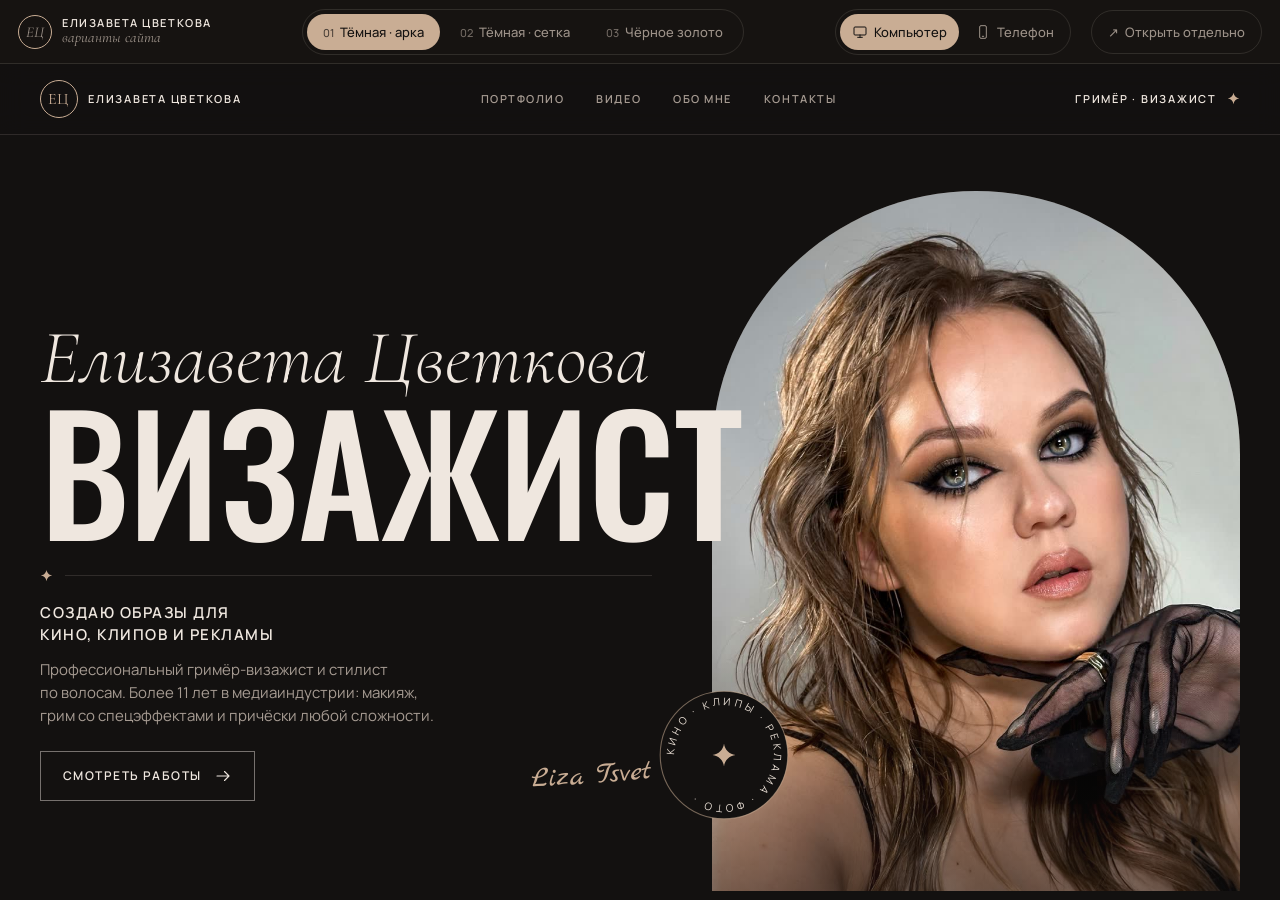
==== index.html @ ff344abc "Portfolio site for Elizaveta Tsvetkova: three design variants with switcher - index.html: switcher b" ====
<!doctype html>
<html lang="ru">
<head>
  <meta charset="utf-8">
  <meta name="viewport" content="width=device-width, initial-scale=1, viewport-fit=cover">
  <title>Елизавета Цветкова — варианты сайта</title>
  <meta name="robots" content="noindex">
  <meta name="theme-color" content="#0e0c0b">
  <link rel="icon" href="data:image/svg+xml,%3Csvg xmlns='http://www.w3.org/2000/svg' viewBox='0 0 64 64'%3E%3Crect width='64' height='64' rx='32' fill='%23131110'/%3E%3Ccircle cx='32' cy='32' r='27' fill='none' stroke='%23c9ad94' stroke-width='2'/%3E%3Ctext x='32' y='42' font-family='Georgia,serif' font-size='28' fill='%23c9ad94' text-anchor='middle'%3EЕЦ%3C/text%3E%3C/svg%3E">
  <link rel="preconnect" href="https://fonts.googleapis.com">
  <link rel="preconnect" href="https://fonts.gstatic.com" crossorigin>
  <link href="https://fonts.googleapis.com/css2?family=Cormorant+Garamond:ital,wght@0,400;1,400&family=Manrope:wght@400;500;600&display=swap" rel="stylesheet">
  <style>
    :root {
      --bg: #0e0c0b;
      --bar: #161311;
      --line: rgba(236, 224, 212, .12);
      --text: #efe7df;
      --muted: #9d9289;
      --accent: #c9ad94;
      --bar-h: 64px;
    }
    *, *::before, *::after { box-sizing: border-box; margin: 0; padding: 0; }
    html, body { height: 100%; }
    body {
      background: var(--bg); color: var(--text);
      font-family: "Manrope", "Helvetica Neue", Arial, sans-serif; font-size: 14px;
      display: flex; flex-direction: column; overflow: hidden;
      -webkit-font-smoothing: antialiased;
    }
    button, a { font: inherit; color: inherit; text-decoration: none; background: none; border: 0; cursor: pointer; }
    :focus-visible { outline: 1.5px solid var(--accent); outline-offset: 2px; }

    /* ---- control bar ---- */
    .bar {
      flex: none; height: var(--bar-h);
      display: flex; align-items: center; gap: 20px;
      padding: 0 18px;
      background: var(--bar); border-bottom: 1px solid var(--line);
    }
    .brand { display: flex; align-items: center; gap: 10px; flex: none; }
    .mono {
      width: 34px; height: 34px; border-radius: 50%; border: 1px solid var(--accent);
      display: grid; place-items: center;
      font-family: "Cormorant Garamond", Georgia, serif; font-size: 15px; color: var(--accent);
    }
    .brand p { line-height: 1.15; }
    .brand b { display: block; font-size: 11px; font-weight: 600; letter-spacing: .14em; text-transform: uppercase; }
    .brand span { font-family: "Cormorant Garamond", Georgia, serif; font-style: italic; font-size: 15px; color: var(--muted); }

    .seg {
      display: flex; gap: 4px; padding: 4px;
      border: 1px solid var(--line); border-radius: 999px;
    }
    .seg button {
      height: 36px; padding: 0 16px; border-radius: 999px;
      font-size: 13px; font-weight: 500; color: var(--muted); white-space: nowrap;
    }
    .seg button:hover { color: var(--text); }
    .seg button[aria-pressed="true"] { background: var(--accent); color: #131110; }
    .seg button i { font-style: normal; font-size: 11px; opacity: .7; margin-right: 6px; }

    .versions { margin: 0 auto; overflow-x: auto; scrollbar-width: none; }
    .versions::-webkit-scrollbar { display: none; }
    .devices button { padding: 0 12px; display: inline-flex; align-items: center; gap: 6px; }
    .devices svg { width: 16px; height: 16px; }
    .open {
      flex: none; display: inline-flex; align-items: center; gap: 6px;
      height: 44px; padding: 0 16px; border: 1px solid var(--line); border-radius: 999px;
      font-size: 13px; font-weight: 500; color: var(--muted);
    }
    .open:hover { color: var(--text); border-color: rgba(236, 224, 212, .35); }

    /* ---- stage ---- */
    .stage {
      flex: 1; min-height: 0;
      display: flex; justify-content: center; align-items: stretch;
      background: var(--bg);
    }
    .frame { width: 100%; height: 100%; border: 0; background: #fff; display: block; }
    .stage.is-phone { align-items: center; padding: 18px 0; overflow: auto; }
    .stage.is-phone .device {
      width: 390px; height: min(844px, 100%); flex: none;
      border: 10px solid #2a2522; border-radius: 44px; overflow: hidden;
      box-shadow: 0 30px 80px rgba(0, 0, 0, .55);
    }
    .device { width: 100%; height: 100%; }
    .note {
      position: fixed; left: 18px; bottom: 16px;
      font-family: "Cormorant Garamond", Georgia, serif; font-style: italic; font-size: 17px; color: var(--muted);
      pointer-events: none;
    }
    .stage:not(.is-phone) ~ .note { display: none; }

    /* ---- narrow screens: phone users always see the real phone layout ---- */
    @media (max-width: 1100px) {
      .brand p, .open span { display: none; }
    }
    @media (max-width: 860px) {
      :root { --bar-h: auto; }
      .bar { flex-wrap: wrap; gap: 10px; padding: 10px 12px; }
      .brand { order: 1; }
      .open { order: 2; margin-left: auto; height: 38px; padding: 0 12px; }
      .versions { order: 3; flex: 1 1 100%; margin: 0; }
      .devices, .note { display: none !important; }
      .seg button { height: 34px; padding: 0 13px; font-size: 12.5px; }
    }
  </style>
</head>
<body>

  <header class="bar">
    <div class="brand">
      <span class="mono">ЕЦ</span>
      <p><b>Елизавета Цветкова</b><span>варианты сайта</span></p>
    </div>

    <nav class="seg versions" aria-label="Вариант дизайна">
      <button type="button" data-v="c" title="Тёмная, арка с портретом, вкладки по направлениям"><i>01</i>Тёмная · арка</button>
      <button type="button" data-v="a-dark" title="Тёмная, сетка карточек с мазками краски"><i>02</i>Тёмная · сетка</button>
      <button type="button" data-v="b" title="Чёрный и золото, крупная типографика"><i>03</i>Чёрное золото</button>
    </nav>

    <div class="seg devices" role="group" aria-label="Устройство">
      <button type="button" data-d="desktop" aria-label="Компьютер"><svg viewBox="0 0 24 24" aria-hidden="true"><rect x="3" y="4.5" width="18" height="12" rx="1.5" fill="none" stroke="currentColor" stroke-width="1.5"/><path d="M8.5 20h7M12 16.5V20" stroke="currentColor" stroke-width="1.5" stroke-linecap="round"/></svg>Компьютер</button>
      <button type="button" data-d="phone" aria-label="Телефон"><svg viewBox="0 0 24 24" aria-hidden="true"><rect x="7" y="2.5" width="10" height="19" rx="2" fill="none" stroke="currentColor" stroke-width="1.5"/><path d="M11 18.5h2" stroke="currentColor" stroke-width="1.5" stroke-linecap="round"/></svg>Телефон</button>
    </div>

    <a class="open" href="version-c/" target="_blank" rel="noopener">↗ <span>Открыть отдельно</span></a>
  </header>

  <main class="stage">
    <div class="device">
      <iframe class="frame" title="Вариант сайта"></iframe>
    </div>
  </main>
  <p class="note">Пролистайте сайт внутри телефона</p>

  <script>
    // Versions live in their own folders; this page only switches between them.
    // State is kept in the URL (#c, #b/phone …) so a link opens the same view.
    const VERSIONS = ['c', 'a-dark', 'b'];
    const frame = document.querySelector('.frame');
    const stage = document.querySelector('.stage');
    const open = document.querySelector('.open');
    const vBtns = [...document.querySelectorAll('[data-v]')];
    const dBtns = [...document.querySelectorAll('[data-d]')];
    const narrow = matchMedia('(max-width: 860px)');

    let state = { v: 'c', d: 'desktop' };

    function readHash() {
      const [v, d] = location.hash.slice(1).split('/');
      return {
        v: VERSIONS.includes(v) ? v : 'c',
        d: d === 'phone' ? 'phone' : 'desktop',
      };
    }

    function apply(next, { push = true } = {}) {
      const changedVersion = next.v !== state.v || !frame.dataset.loaded;
      state = next;
      const src = `version-${state.v}/`;
      if (changedVersion) { frame.src = src; frame.dataset.loaded = '1'; }
      open.href = src;
      vBtns.forEach((b) => b.setAttribute('aria-pressed', b.dataset.v === state.v));
      dBtns.forEach((b) => b.setAttribute('aria-pressed', b.dataset.d === state.d));
      stage.classList.toggle('is-phone', state.d === 'phone' && !narrow.matches);
      const hash = `#${state.v}${state.d === 'phone' ? '/phone' : ''}`;
      if (push && location.hash !== hash) history.replaceState(null, '', hash);
      const label = vBtns.find((b) => b.dataset.v === state.v).textContent.replace(/^\d+/, '');
      frame.title = `Вариант сайта: ${label}`;
    }

    vBtns.forEach((b) => b.addEventListener('click', () => apply({ ...state, v: b.dataset.v })));
    dBtns.forEach((b) => b.addEventListener('click', () => apply({ ...state, d: b.dataset.d })));
    window.addEventListener('hashchange', () => apply(readHash(), { push: false }));
    narrow.addEventListener('change', () => apply(state, { push: false }));

    // keys 1–3 switch versions, P / D switch device
    window.addEventListener('keydown', (e) => {
      if (e.metaKey || e.ctrlKey || e.altKey) return;
      const i = Number(e.key) - 1;
      if (VERSIONS[i]) apply({ ...state, v: VERSIONS[i] });
      if (e.key === 'p' || e.key === 'з') apply({ ...state, d: 'phone' });
      if (e.key === 'd' || e.key === 'в') apply({ ...state, d: 'desktop' });
    });

    apply(readHash(), { push: false });
  </script>
</body>
</html>
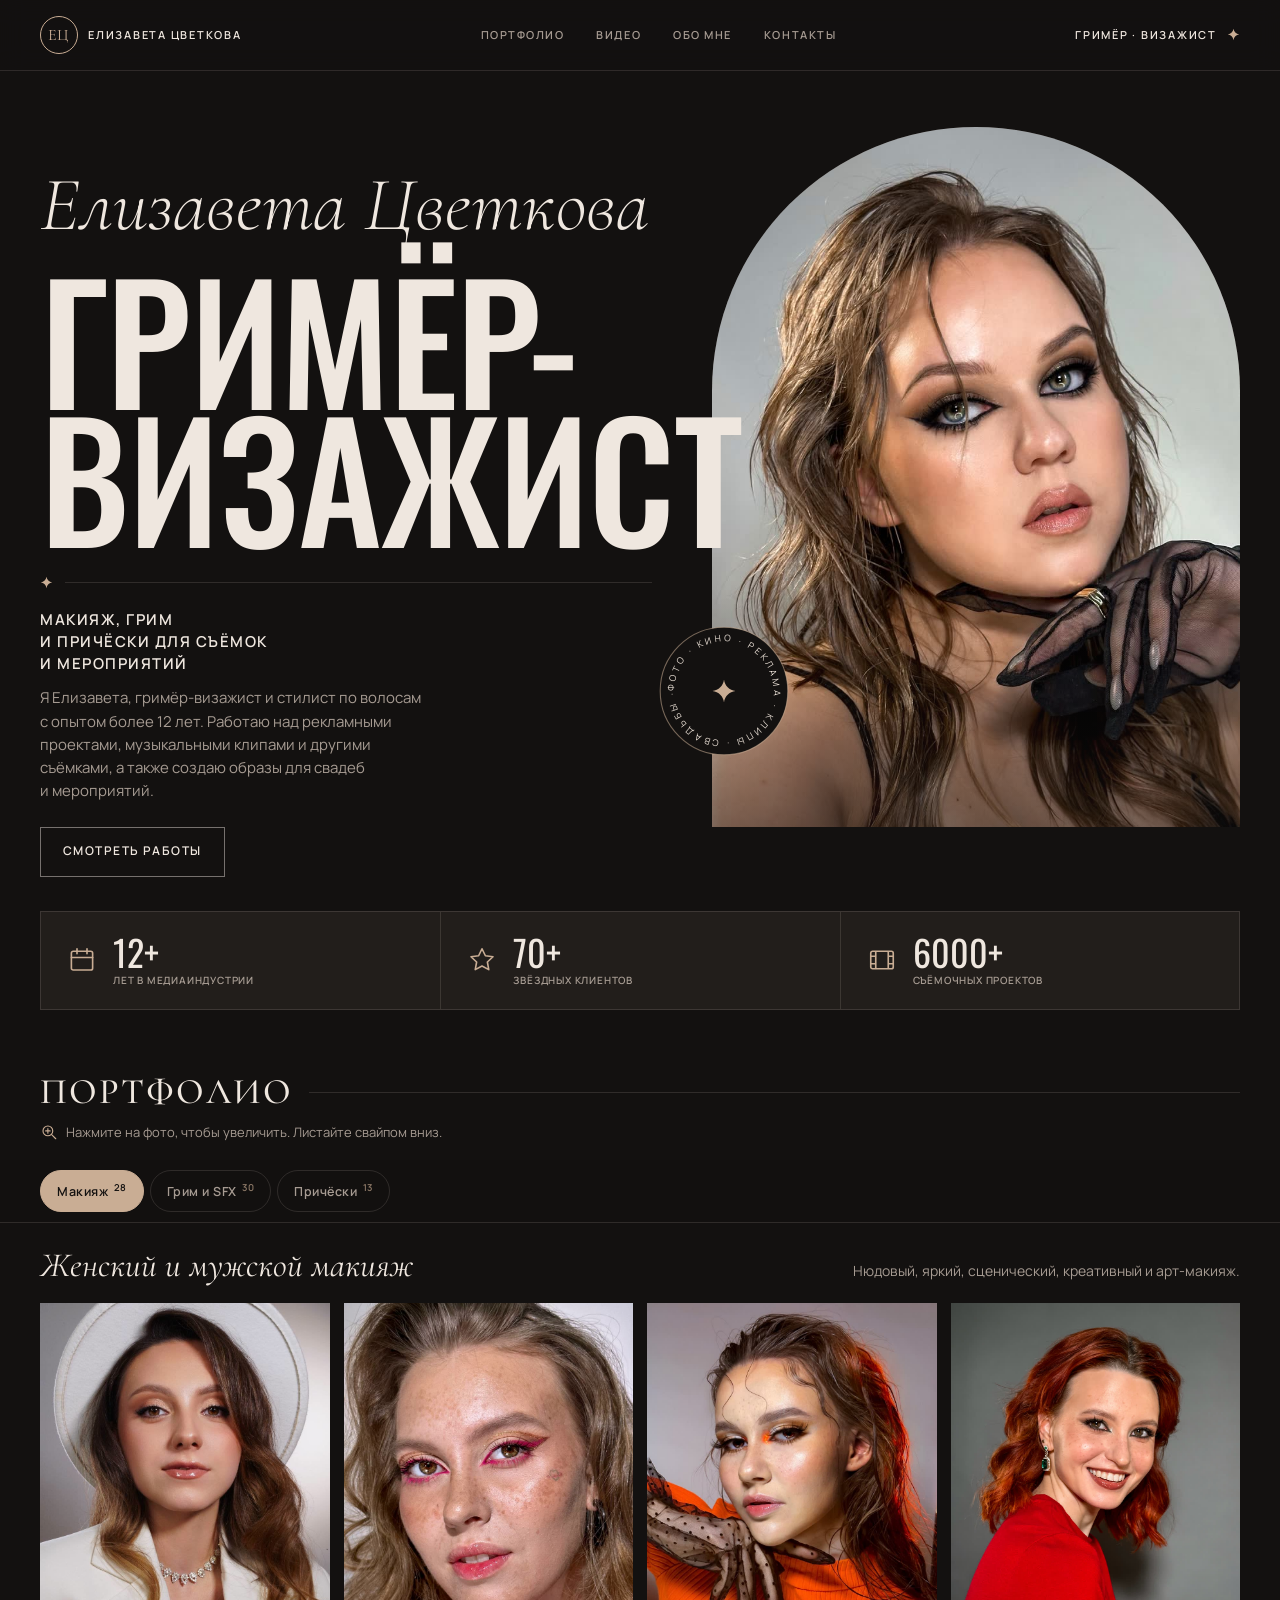
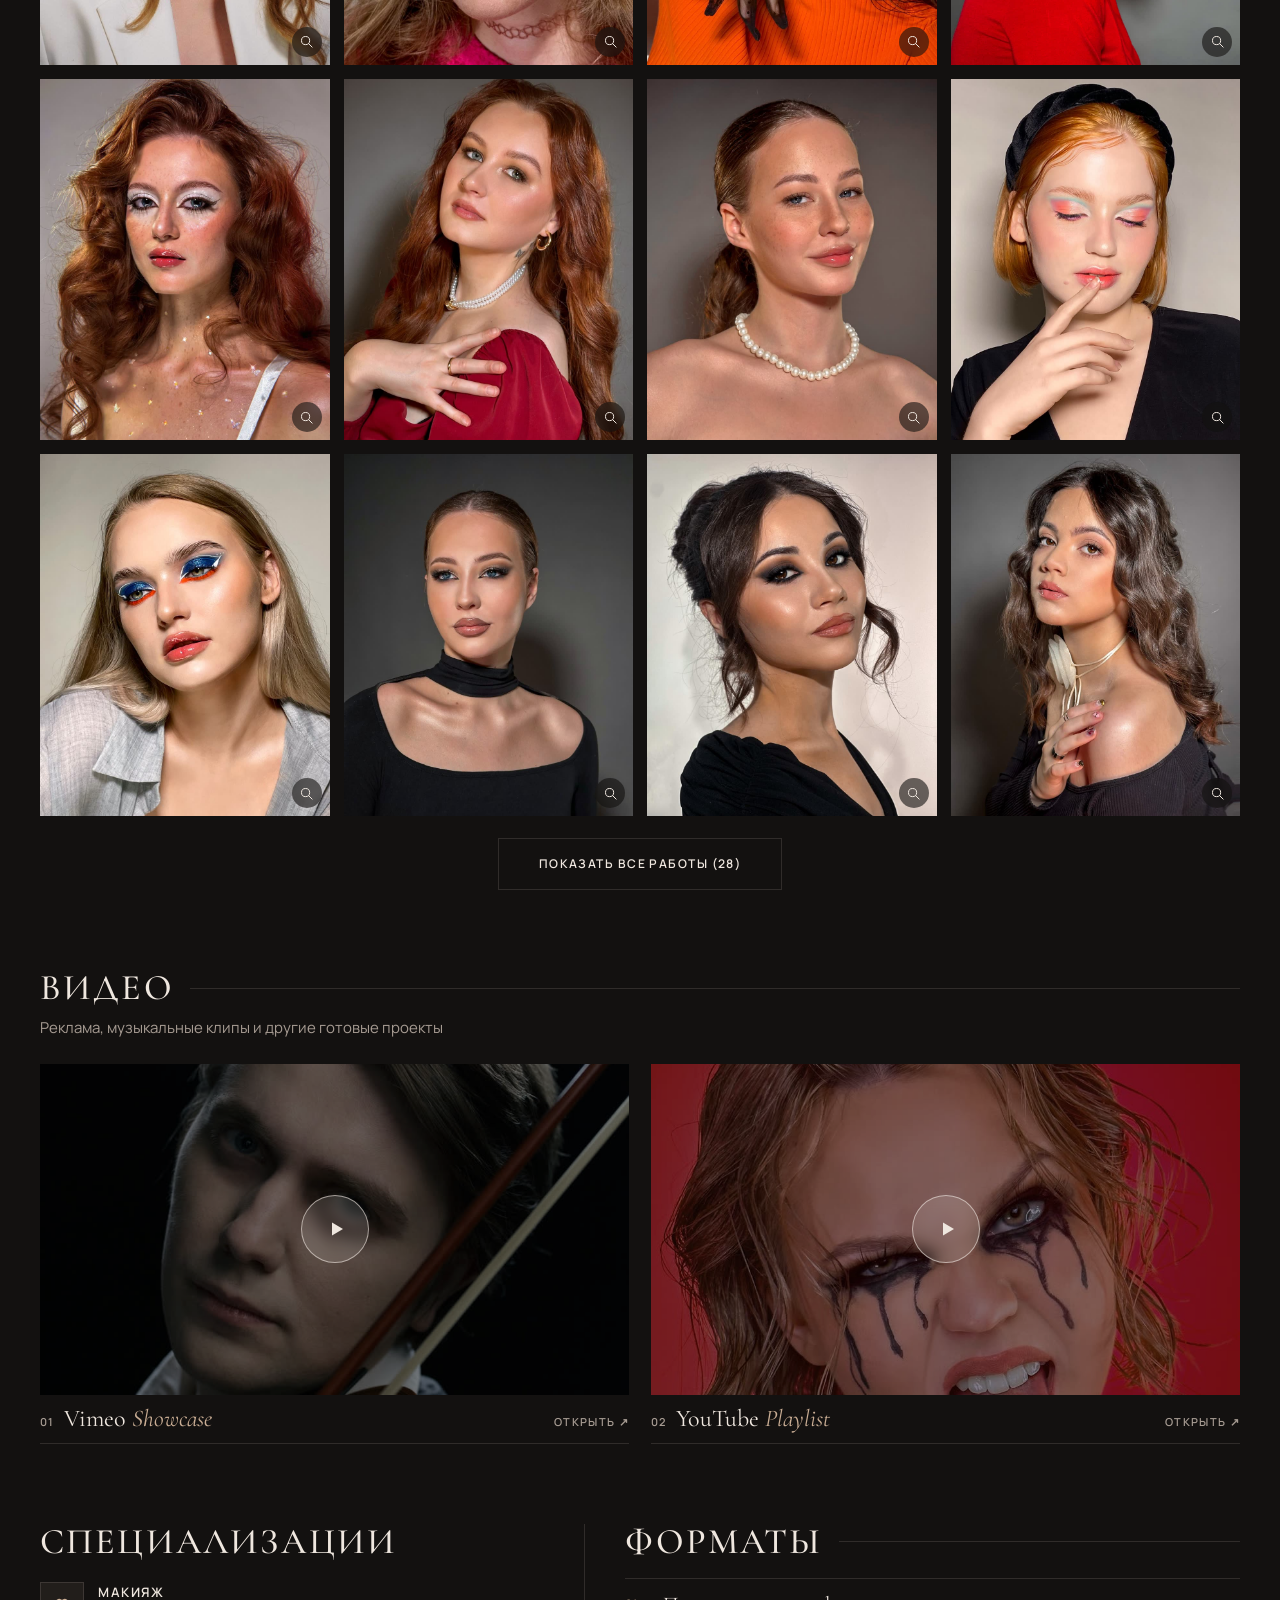
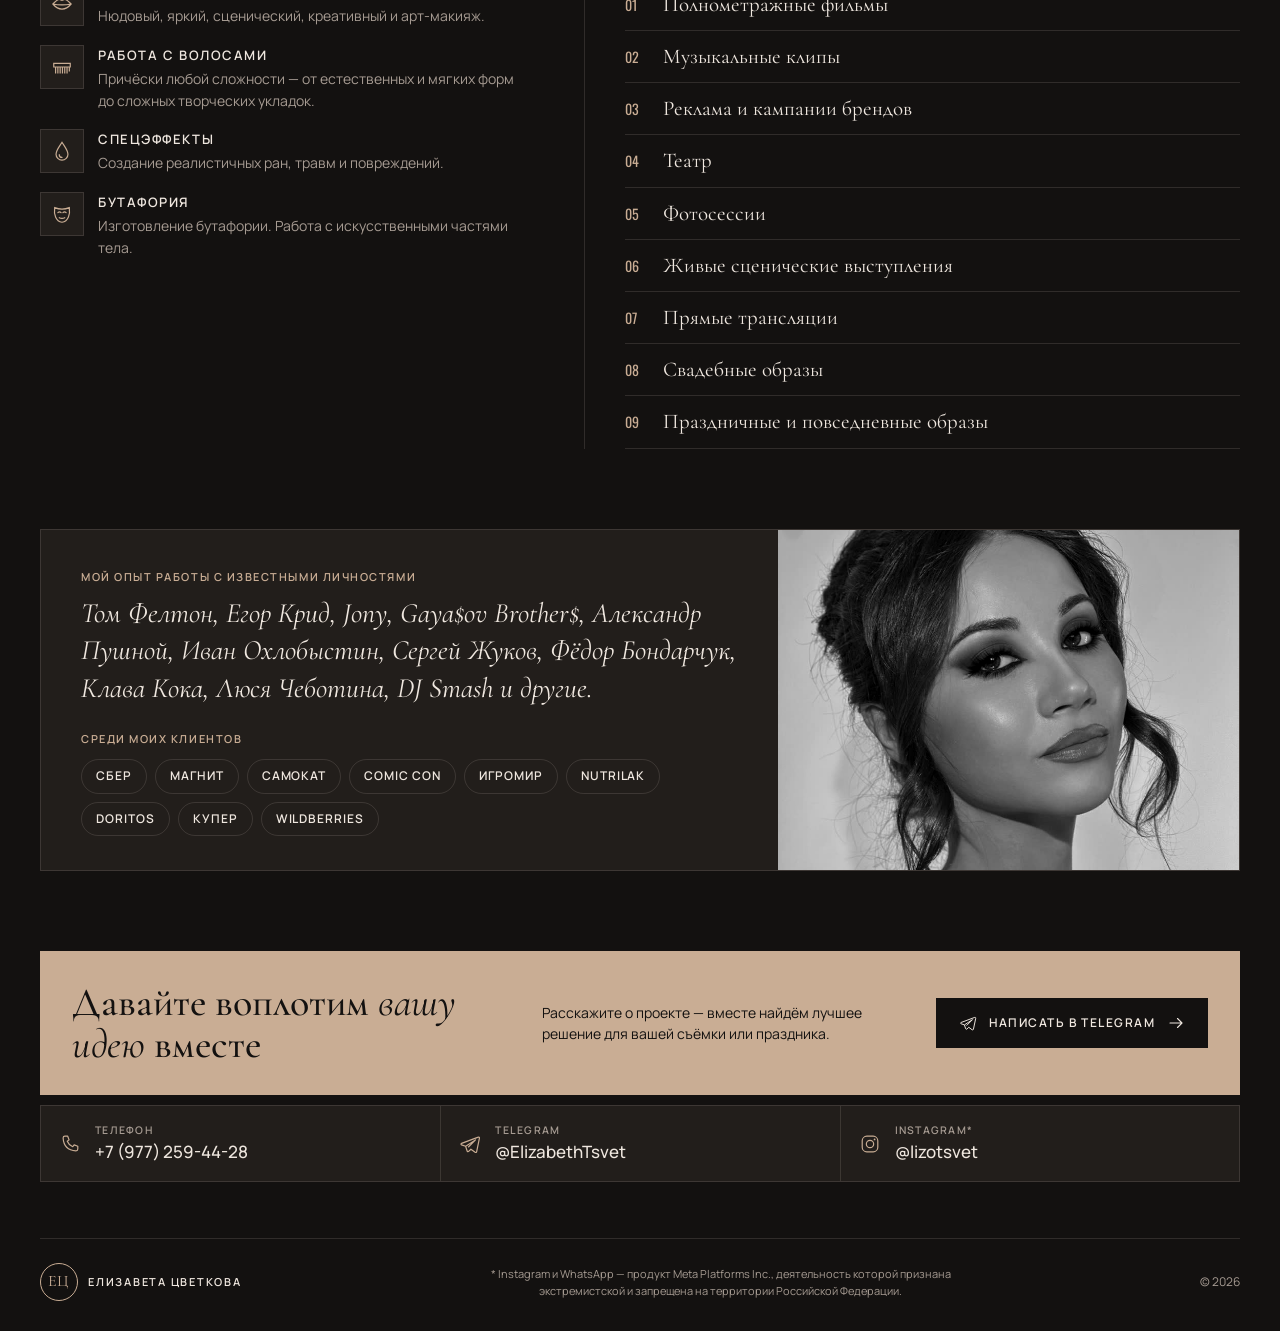
==== commit 5d4dd520: "Make variant 1 the site: main page, drop switcher and variants 2–3 - index.html is now the dark "arc" ====
--- a/index.html
+++ b/index.html
@@ -3,190 +3,314 @@
 <head>
   <meta charset="utf-8">
   <meta name="viewport" content="width=device-width, initial-scale=1, viewport-fit=cover">
-  <title>Елизавета Цветкова — варианты сайта</title>
-  <meta name="robots" content="noindex">
-  <meta name="theme-color" content="#0e0c0b">
+  <title>Елизавета Цветкова — гримёр-визажист и стилист по волосам</title>
+  <meta name="description" content="Елизавета Цветкова — профессиональный гримёр-визажист и стилист по волосам. Более 12 лет в медиаиндустрии: кино, музыкальные клипы, реклама, театр, фотосессии.">
+  <meta name="theme-color" content="#131110">
+  <meta property="og:title" content="Елизавета Цветкова — гримёр-визажист">
+  <meta property="og:description" content="Макияж, грим и спецэффекты, причёски. Кино, клипы, реклама.">
+  <meta property="og:image" content="assets/img/cover.jpg">
   <link rel="icon" href="data:image/svg+xml,%3Csvg xmlns='http://www.w3.org/2000/svg' viewBox='0 0 64 64'%3E%3Crect width='64' height='64' rx='32' fill='%23131110'/%3E%3Ccircle cx='32' cy='32' r='27' fill='none' stroke='%23c9ad94' stroke-width='2'/%3E%3Ctext x='32' y='42' font-family='Georgia,serif' font-size='28' fill='%23c9ad94' text-anchor='middle'%3EЕЦ%3C/text%3E%3C/svg%3E">
   <link rel="preconnect" href="https://fonts.googleapis.com">
   <link rel="preconnect" href="https://fonts.gstatic.com" crossorigin>
-  <link href="https://fonts.googleapis.com/css2?family=Cormorant+Garamond:ital,wght@0,400;1,400&family=Manrope:wght@400;500;600&display=swap" rel="stylesheet">
-  <style>
-    :root {
-      --bg: #0e0c0b;
-      --bar: #161311;
-      --line: rgba(236, 224, 212, .12);
-      --text: #efe7df;
-      --muted: #9d9289;
-      --accent: #c9ad94;
-      --bar-h: 64px;
-    }
-    *, *::before, *::after { box-sizing: border-box; margin: 0; padding: 0; }
-    html, body { height: 100%; }
-    body {
-      background: var(--bg); color: var(--text);
-      font-family: "Manrope", "Helvetica Neue", Arial, sans-serif; font-size: 14px;
-      display: flex; flex-direction: column; overflow: hidden;
-      -webkit-font-smoothing: antialiased;
-    }
-    button, a { font: inherit; color: inherit; text-decoration: none; background: none; border: 0; cursor: pointer; }
-    :focus-visible { outline: 1.5px solid var(--accent); outline-offset: 2px; }
-
-    /* ---- control bar ---- */
-    .bar {
-      flex: none; height: var(--bar-h);
-      display: flex; align-items: center; gap: 20px;
-      padding: 0 18px;
-      background: var(--bar); border-bottom: 1px solid var(--line);
-    }
-    .brand { display: flex; align-items: center; gap: 10px; flex: none; }
-    .mono {
-      width: 34px; height: 34px; border-radius: 50%; border: 1px solid var(--accent);
-      display: grid; place-items: center;
-      font-family: "Cormorant Garamond", Georgia, serif; font-size: 15px; color: var(--accent);
-    }
-    .brand p { line-height: 1.15; }
-    .brand b { display: block; font-size: 11px; font-weight: 600; letter-spacing: .14em; text-transform: uppercase; }
-    .brand span { font-family: "Cormorant Garamond", Georgia, serif; font-style: italic; font-size: 15px; color: var(--muted); }
-
-    .seg {
-      display: flex; gap: 4px; padding: 4px;
-      border: 1px solid var(--line); border-radius: 999px;
-    }
-    .seg button {
-      height: 36px; padding: 0 16px; border-radius: 999px;
-      font-size: 13px; font-weight: 500; color: var(--muted); white-space: nowrap;
-    }
-    .seg button:hover { color: var(--text); }
-    .seg button[aria-pressed="true"] { background: var(--accent); color: #131110; }
-    .seg button i { font-style: normal; font-size: 11px; opacity: .7; margin-right: 6px; }
-
-    .versions { margin: 0 auto; overflow-x: auto; scrollbar-width: none; }
-    .versions::-webkit-scrollbar { display: none; }
-    .devices button { padding: 0 12px; display: inline-flex; align-items: center; gap: 6px; }
-    .devices svg { width: 16px; height: 16px; }
-    .open {
-      flex: none; display: inline-flex; align-items: center; gap: 6px;
-      height: 44px; padding: 0 16px; border: 1px solid var(--line); border-radius: 999px;
-      font-size: 13px; font-weight: 500; color: var(--muted);
-    }
-    .open:hover { color: var(--text); border-color: rgba(236, 224, 212, .35); }
-
-    /* ---- stage ---- */
-    .stage {
-      flex: 1; min-height: 0;
-      display: flex; justify-content: center; align-items: stretch;
-      background: var(--bg);
-    }
-    .frame { width: 100%; height: 100%; border: 0; background: #fff; display: block; }
-    .stage.is-phone { align-items: center; padding: 18px 0; overflow: auto; }
-    .stage.is-phone .device {
-      width: 390px; height: min(844px, 100%); flex: none;
-      border: 10px solid #2a2522; border-radius: 44px; overflow: hidden;
-      box-shadow: 0 30px 80px rgba(0, 0, 0, .55);
-    }
-    .device { width: 100%; height: 100%; }
-    .note {
-      position: fixed; left: 18px; bottom: 16px;
-      font-family: "Cormorant Garamond", Georgia, serif; font-style: italic; font-size: 17px; color: var(--muted);
-      pointer-events: none;
-    }
-    .stage:not(.is-phone) ~ .note { display: none; }
-
-    /* ---- narrow screens: phone users always see the real phone layout ---- */
-    @media (max-width: 1100px) {
-      .brand p, .open span { display: none; }
-    }
-    @media (max-width: 860px) {
-      :root { --bar-h: auto; }
-      .bar { flex-wrap: wrap; gap: 10px; padding: 10px 12px; }
-      .brand { order: 1; }
-      .open { order: 2; margin-left: auto; height: 38px; padding: 0 12px; }
-      .versions { order: 3; flex: 1 1 100%; margin: 0; }
-      .devices, .note { display: none !important; }
-      .seg button { height: 34px; padding: 0 13px; font-size: 12.5px; }
-    }
-  </style>
+  <link href="https://fonts.googleapis.com/css2?family=Cormorant+Garamond:ital,wght@0,300;0,400;0,500;1,300;1,400&family=Oswald:wght@400;500&family=Manrope:wght@300;400;500;600&family=Marck+Script&display=swap" rel="stylesheet">
+  <link rel="preload" as="image" href="assets/img/md/cover.jpg">
+  <link rel="stylesheet" href="assets/vendor/photoswipe/photoswipe.css">
+  <link rel="stylesheet" href="style.css">
 </head>
 <body>
 
-  <header class="bar">
-    <div class="brand">
-      <span class="mono">ЕЦ</span>
-      <p><b>Елизавета Цветкова</b><span>варианты сайта</span></p>
-    </div>
-
-    <nav class="seg versions" aria-label="Вариант дизайна">
-      <button type="button" data-v="c" title="Тёмная, арка с портретом, вкладки по направлениям"><i>01</i>Тёмная · арка</button>
-      <button type="button" data-v="a-dark" title="Тёмная, сетка карточек с мазками краски"><i>02</i>Тёмная · сетка</button>
-      <button type="button" data-v="b" title="Чёрный и золото, крупная типографика"><i>03</i>Чёрное золото</button>
-    </nav>
-
-    <div class="seg devices" role="group" aria-label="Устройство">
-      <button type="button" data-d="desktop" aria-label="Компьютер"><svg viewBox="0 0 24 24" aria-hidden="true"><rect x="3" y="4.5" width="18" height="12" rx="1.5" fill="none" stroke="currentColor" stroke-width="1.5"/><path d="M8.5 20h7M12 16.5V20" stroke="currentColor" stroke-width="1.5" stroke-linecap="round"/></svg>Компьютер</button>
-      <button type="button" data-d="phone" aria-label="Телефон"><svg viewBox="0 0 24 24" aria-hidden="true"><rect x="7" y="2.5" width="10" height="19" rx="2" fill="none" stroke="currentColor" stroke-width="1.5"/><path d="M11 18.5h2" stroke="currentColor" stroke-width="1.5" stroke-linecap="round"/></svg>Телефон</button>
-    </div>
-
-    <a class="open" href="version-c/" target="_blank" rel="noopener">↗ <span>Открыть отдельно</span></a>
-  </header>
-
-  <main class="stage">
-    <div class="device">
-      <iframe class="frame" title="Вариант сайта"></iframe>
-    </div>
-  </main>
-  <p class="note">Пролистайте сайт внутри телефона</p>
-
-  <script>
-    // Versions live in their own folders; this page only switches between them.
-    // State is kept in the URL (#c, #b/phone …) so a link opens the same view.
-    const VERSIONS = ['c', 'a-dark', 'b'];
-    const frame = document.querySelector('.frame');
-    const stage = document.querySelector('.stage');
-    const open = document.querySelector('.open');
-    const vBtns = [...document.querySelectorAll('[data-v]')];
-    const dBtns = [...document.querySelectorAll('[data-d]')];
-    const narrow = matchMedia('(max-width: 860px)');
-
-    let state = { v: 'c', d: 'desktop' };
-
-    function readHash() {
-      const [v, d] = location.hash.slice(1).split('/');
-      return {
-        v: VERSIONS.includes(v) ? v : 'c',
-        d: d === 'phone' ? 'phone' : 'desktop',
-      };
-    }
-
-    function apply(next, { push = true } = {}) {
-      const changedVersion = next.v !== state.v || !frame.dataset.loaded;
-      state = next;
-      const src = `version-${state.v}/`;
-      if (changedVersion) { frame.src = src; frame.dataset.loaded = '1'; }
-      open.href = src;
-      vBtns.forEach((b) => b.setAttribute('aria-pressed', b.dataset.v === state.v));
-      dBtns.forEach((b) => b.setAttribute('aria-pressed', b.dataset.d === state.d));
-      stage.classList.toggle('is-phone', state.d === 'phone' && !narrow.matches);
-      const hash = `#${state.v}${state.d === 'phone' ? '/phone' : ''}`;
-      if (push && location.hash !== hash) history.replaceState(null, '', hash);
-      const label = vBtns.find((b) => b.dataset.v === state.v).textContent.replace(/^\d+/, '');
-      frame.title = `Вариант сайта: ${label}`;
-    }
-
-    vBtns.forEach((b) => b.addEventListener('click', () => apply({ ...state, v: b.dataset.v })));
-    dBtns.forEach((b) => b.addEventListener('click', () => apply({ ...state, d: b.dataset.d })));
-    window.addEventListener('hashchange', () => apply(readHash(), { push: false }));
-    narrow.addEventListener('change', () => apply(state, { push: false }));
-
-    // keys 1–3 switch versions, P / D switch device
-    window.addEventListener('keydown', (e) => {
-      if (e.metaKey || e.ctrlKey || e.altKey) return;
-      const i = Number(e.key) - 1;
-      if (VERSIONS[i]) apply({ ...state, v: VERSIONS[i] });
-      if (e.key === 'p' || e.key === 'з') apply({ ...state, d: 'phone' });
-      if (e.key === 'd' || e.key === 'в') apply({ ...state, d: 'desktop' });
-    });
-
-    apply(readHash(), { push: false });
-  </script>
+<svg width="0" height="0" style="position:absolute" aria-hidden="true">
+  <defs>
+    <symbol id="i-star" viewBox="0 0 24 24"><path d="M12 1.5c.6 5.6 4.9 9.9 10.5 10.5-5.6.6-9.9 4.9-10.5 10.5C11.4 16.9 7.1 12.6 1.5 12 7.1 11.4 11.4 7.1 12 1.5z" fill="currentColor"/></symbol>
+    <symbol id="i-star-o" viewBox="0 0 24 24"><path d="M12 3l2.7 5.6 6.1.8-4.5 4.2 1.1 6.1L12 16.8l-5.4 2.9 1.1-6.1-4.5-4.2 6.1-.8z" fill="none" stroke="currentColor" stroke-width="1.3" stroke-linejoin="round"/></symbol>
+    <symbol id="i-arrow" viewBox="0 0 24 24"><path d="M4 12h15M14 6l6 6-6 6" fill="none" stroke="currentColor" stroke-width="1.5" stroke-linecap="round" stroke-linejoin="round"/></symbol>
+    <symbol id="i-zoom" viewBox="0 0 24 24"><circle cx="10.5" cy="10.5" r="6.5" fill="none" stroke="currentColor" stroke-width="1.5"/><path d="M15.5 15.5L21 21M10.5 7.5v6M7.5 10.5h6" fill="none" stroke="currentColor" stroke-width="1.5" stroke-linecap="round"/></symbol>
+    <symbol id="i-play" viewBox="0 0 24 24"><path d="M8 5.5v13l11-6.5z" fill="currentColor"/></symbol>
+    <symbol id="i-brush" viewBox="0 0 24 24"><path d="M15 3l6 6-8.5 8.5-6-6z M6.5 11.5l6 6c-1.5 3-5 4-8.5 3.5 1-2 .5-4.5 2.5-9.5z" fill="none" stroke="currentColor" stroke-width="1.3" stroke-linejoin="round"/></symbol>
+    <symbol id="i-lips" viewBox="0 0 24 24"><path d="M2 12c3-3 5-5 7-5 1.5 0 2 1 3 1s1.5-1 3-1c2 0 4 2 7 5-3 3.5-6 5.5-10 5.5S5 15.5 2 12z M2 12c5 1 15 1 20 0" fill="none" stroke="currentColor" stroke-width="1.3" stroke-linejoin="round"/></symbol>
+    <symbol id="i-drop" viewBox="0 0 24 24"><path d="M12 2.5c3.5 5.5 6.5 9 6.5 13a6.5 6.5 0 01-13 0c0-4 3-7.5 6.5-13z M9 16a3 3 0 003 3" fill="none" stroke="currentColor" stroke-width="1.3" stroke-linecap="round"/></symbol>
+    <symbol id="i-comb" viewBox="0 0 24 24"><path d="M3 8h18v4H3z M5 12v7 M7.5 12v7 M10 12v7 M12.5 12v7 M15 12v7 M17.5 12v7 M20 12v5" fill="none" stroke="currentColor" stroke-width="1.3"/></symbol>
+    <symbol id="i-mask" viewBox="0 0 24 24"><path d="M4 5c5 2 11 2 16 0 1 7-1 15-8 16C5 20 3 12 4 5z M7.5 10.5c1-1 2.5-1 3.5 0 M13 10.5c1-1 2.5-1 3.5 0 M9 16c2 1 4 1 6 0" fill="none" stroke="currentColor" stroke-width="1.3" stroke-linecap="round"/></symbol>
+    <symbol id="i-film" viewBox="0 0 24 24"><rect x="3" y="5" width="18" height="14" rx="1.5" fill="none" stroke="currentColor" stroke-width="1.3"/><path d="M7 5v14M17 5v14M3 9h4M3 15h4M17 9h4M17 15h4" fill="none" stroke="currentColor" stroke-width="1.3"/></symbol>
+    <symbol id="i-calendar" viewBox="0 0 24 24"><rect x="3.5" y="5" width="17" height="15" rx="1.5" fill="none" stroke="currentColor" stroke-width="1.3"/><path d="M3.5 10h17M8 3v4M16 3v4" fill="none" stroke="currentColor" stroke-width="1.3" stroke-linecap="round"/></symbol>
+    <symbol id="i-image" viewBox="0 0 24 24"><rect x="3.5" y="4.5" width="17" height="15" rx="1.5" fill="none" stroke="currentColor" stroke-width="1.3"/><circle cx="9" cy="10" r="1.8" fill="none" stroke="currentColor" stroke-width="1.3"/><path d="M4 17l5-4.5 4 3.5 3-2.5 4 3.5" fill="none" stroke="currentColor" stroke-width="1.3" stroke-linejoin="round"/></symbol>
+    <symbol id="i-tg" viewBox="0 0 24 24"><path d="M21 4.5L2.8 11.3c-.8.3-.8 1.4 0 1.7l4.4 1.5 1.7 5.2c.2.7 1.1.9 1.6.4l2.5-2.4 4.6 3.4c.6.4 1.4.1 1.6-.6L22.3 5.7c.2-.8-.6-1.5-1.3-1.2z M7.3 14.5L18 7.5l-8 8" fill="none" stroke="currentColor" stroke-width="1.3" stroke-linejoin="round"/></symbol>
+    <symbol id="i-phone" viewBox="0 0 24 24"><path d="M6.5 3.5h3l1.5 4-2 1.5a11 11 0 006 6l1.5-2 4 1.5v3a2 2 0 01-2 2C10 19 5 14 4.5 5.5a2 2 0 012-2z" fill="none" stroke="currentColor" stroke-width="1.3" stroke-linejoin="round"/></symbol>
+    <symbol id="i-ig" viewBox="0 0 24 24"><rect x="3.5" y="3.5" width="17" height="17" rx="5" fill="none" stroke="currentColor" stroke-width="1.3"/><circle cx="12" cy="12" r="4" fill="none" stroke="currentColor" stroke-width="1.3"/><circle cx="17" cy="7" r="1" fill="currentColor"/></symbol>
+    <symbol id="i-user" viewBox="0 0 24 24"><circle cx="12" cy="8" r="4" fill="none" stroke="currentColor" stroke-width="1.3"/><path d="M4 21c1-4.5 4.5-6.5 8-6.5s7 2 8 6.5" fill="none" stroke="currentColor" stroke-width="1.3" stroke-linecap="round"/></symbol>
+  </defs>
+</svg>
+
+<!-- Header -->
+<header class="hdr">
+  <a class="hdr__brand" href="#top" aria-label="На главную">
+    <span class="mono">ЕЦ</span>
+    <span class="hdr__name">Елизавета Цветкова</span>
+  </a>
+  <nav class="hdr__nav" aria-label="Разделы">
+    <a href="#portfolio">Портфолио</a>
+    <a href="#video">Видео</a>
+    <a href="#about">Обо мне</a>
+    <a href="#contacts">Контакты</a>
+  </nav>
+  <p class="hdr__role">Гримёр · Визажист <svg class="star"><use href="#i-star"/></svg></p>
+</header>
+
+<main id="top">
+
+  <!-- HERO -->
+  <section class="hero">
+    <div class="hero__head">
+      <p class="hero__serif">Елизавета Цветкова</p>
+      <h1 class="hero__title"><span>Гримёр-</span><span>визажист</span></h1>
+    </div>
+
+    <div class="hero__media">
+      <div class="arch">
+        <img src="assets/img/md/cover.jpg" alt="Вечерний макияж со смоки-айс — работа Елизаветы Цветковой" width="900" height="1238">
+      </div>
+      <svg class="badge" viewBox="0 0 120 120" aria-hidden="true">
+        <defs><path id="ring" d="M60 60 m-45 0 a45 45 0 1 1 90 0 a45 45 0 1 1 -90 0"/></defs>
+        <circle cx="60" cy="60" r="58" fill="#131110" stroke="#c9ad94" stroke-opacity=".55"/>
+        <text font-family="Manrope, sans-serif" font-size="8.2" fill="#e9dfd5"><textPath href="#ring" textLength="280" lengthAdjust="spacing">ФОТО · КИНО · РЕКЛАМА · КЛИПЫ · СВАДЬБЫ ·</textPath></text>
+        <use href="#i-star" x="48" y="48" width="24" height="24" color="#c9ad94"/>
+      </svg>
+    </div>
+
+    <div class="hero__text">
+      <p class="rule"><svg class="star"><use href="#i-star"/></svg><span></span></p>
+      <p class="hero__lead">Макияж, грим и&nbsp;причёски для&nbsp;съёмок и&nbsp;мероприятий</p>
+      <p class="hero__copy">Я&nbsp;Елизавета, гримёр-визажист и&nbsp;стилист по&nbsp;волосам с&nbsp;опытом более 12&nbsp;лет. Работаю над рекламными проектами, музыкальными клипами и&nbsp;другими съёмками, а&nbsp;также создаю образы для свадеб и&nbsp;мероприятий.</p>
+      <div class="hero__cta">
+        <a class="btn btn--light" href="#portfolio">Смотреть работы</a>
+      </div>
+    </div>
+  </section>
+
+  <!-- STATS -->
+  <section class="stats wrap" aria-label="Коротко">
+    <div class="stat"><svg><use href="#i-calendar"/></svg><p><b>12+</b><span>лет в&nbsp;медиа&shy;индустрии</span></p></div>
+    <div class="stat"><svg><use href="#i-star-o"/></svg><p><b>70+</b><span>звёздных клиентов</span></p></div>
+    <div class="stat"><svg><use href="#i-film"/></svg><p><b>6000+</b><span>съёмочных проектов</span></p></div>
+  </section>
+
+  <!-- PORTFOLIO -->
+  <section class="portfolio" id="portfolio">
+    <div class="sec-title wrap">
+      <h2>Портфолио</h2><span class="sec-title__line"></span>
+    </div>
+    <p class="portfolio__hint wrap"><svg><use href="#i-zoom"/></svg>Нажмите на фото, чтобы увеличить. Листайте свайпом вниз.</p>
+
+    <div class="tabs-bar">
+      <div class="tabs wrap" role="tablist" aria-label="Направления">
+        <button class="tab" role="tab" id="tab-makeup" aria-controls="makeup" aria-selected="true">Макияж <sup>28</sup></button>
+        <button class="tab" role="tab" id="tab-sfx" aria-controls="sfx" aria-selected="false">Грим и&nbsp;SFX <sup>30</sup></button>
+        <button class="tab" role="tab" id="tab-hair" aria-controls="hair" aria-selected="false">Причёски <sup>13</sup></button>
+      </div>
+    </div>
+
+    <div class="panel wrap" id="makeup" role="tabpanel" aria-labelledby="tab-makeup">
+      <div class="panel__head">
+        <h3>Женский и&nbsp;мужской макияж</h3>
+        <p>Нюдовый, яркий, сценический, креативный и&nbsp;арт-макияж.</p>
+      </div>
+      <div class="gal" id="gal-makeup"><!--GALLERY:makeup-->
+        <a class="gal__item" href="assets/img/makeup-32.jpg" data-pswp-width="853" data-pswp-height="1280" data-caption="Макияж · 01 / 28"><img src="assets/img/md/makeup-32.jpg" alt="Макияж — работа Елизаветы Цветковой, 1" loading="lazy" decoding="async" width="853" height="1280"></a>
+        <a class="gal__item" href="assets/img/makeup-33.jpg" data-pswp-width="960" data-pswp-height="1280" data-caption="Макияж · 02 / 28"><img src="assets/img/md/makeup-33.jpg" alt="Макияж — работа Елизаветы Цветковой, 2" loading="lazy" decoding="async" width="960" height="1280"></a>
+        <a class="gal__item" href="assets/img/makeup-02.jpg" data-pswp-width="1449" data-pswp-height="1920" data-caption="Макияж · 03 / 28"><img src="assets/img/md/makeup-02.jpg" alt="Макияж — работа Елизаветы Цветковой, 3" loading="lazy" decoding="async" width="1449" height="1920"></a>
+        <a class="gal__item" href="assets/img/makeup-03.jpg" data-pswp-width="1440" data-pswp-height="1920" data-caption="Макияж · 04 / 28"><img src="assets/img/md/makeup-03.jpg" alt="Макияж — работа Елизаветы Цветковой, 4" loading="lazy" decoding="async" width="1440" height="1920"></a>
+        <a class="gal__item" href="assets/img/makeup-04.jpg" data-pswp-width="1530" data-pswp-height="1920" data-caption="Макияж · 05 / 28"><img src="assets/img/md/makeup-04.jpg" alt="Макияж — работа Елизаветы Цветковой, 5" loading="lazy" decoding="async" width="1530" height="1920"></a>
+        <a class="gal__item" href="assets/img/makeup-05.jpg" data-pswp-width="1440" data-pswp-height="1920" data-caption="Макияж · 06 / 28"><img src="assets/img/md/makeup-05.jpg" alt="Макияж — работа Елизаветы Цветковой, 6" loading="lazy" decoding="async" width="1440" height="1920"></a>
+        <a class="gal__item" href="assets/img/makeup-07.jpg" data-pswp-width="1440" data-pswp-height="1920" data-caption="Макияж · 07 / 28"><img src="assets/img/md/makeup-07.jpg" alt="Макияж — работа Елизаветы Цветковой, 7" loading="lazy" decoding="async" width="1440" height="1920"></a>
+        <a class="gal__item" href="assets/img/makeup-08.jpg" data-pswp-width="1440" data-pswp-height="1920" data-caption="Макияж · 08 / 28"><img src="assets/img/md/makeup-08.jpg" alt="Макияж — работа Елизаветы Цветковой, 8" loading="lazy" decoding="async" width="1440" height="1920"></a>
+        <a class="gal__item" href="assets/img/makeup-09.jpg" data-pswp-width="1440" data-pswp-height="1920" data-caption="Макияж · 09 / 28"><img src="assets/img/md/makeup-09.jpg" alt="Макияж — работа Елизаветы Цветковой, 9" loading="lazy" decoding="async" width="1440" height="1920"></a>
+        <a class="gal__item" href="assets/img/makeup-10.jpg" data-pswp-width="1440" data-pswp-height="1920" data-caption="Макияж · 10 / 28"><img src="assets/img/md/makeup-10.jpg" alt="Макияж — работа Елизаветы Цветковой, 10" loading="lazy" decoding="async" width="1440" height="1920"></a>
+        <a class="gal__item" href="assets/img/makeup-11.jpg" data-pswp-width="1440" data-pswp-height="1920" data-caption="Макияж · 11 / 28"><img src="assets/img/md/makeup-11.jpg" alt="Макияж — работа Елизаветы Цветковой, 11" loading="lazy" decoding="async" width="1440" height="1920"></a>
+        <a class="gal__item" href="assets/img/makeup-12.jpg" data-pswp-width="1440" data-pswp-height="1920" data-caption="Макияж · 12 / 28"><img src="assets/img/md/makeup-12.jpg" alt="Макияж — работа Елизаветы Цветковой, 12" loading="lazy" decoding="async" width="1440" height="1920"></a>
+        <a class="gal__item" href="assets/img/makeup-13.jpg" data-pswp-width="1440" data-pswp-height="1920" data-caption="Макияж · 13 / 28"><img src="assets/img/md/makeup-13.jpg" alt="Макияж — работа Елизаветы Цветковой, 13" loading="lazy" decoding="async" width="1440" height="1920"></a>
+        <a class="gal__item" href="assets/img/makeup-14.jpg" data-pswp-width="1279" data-pswp-height="1920" data-caption="Макияж · 14 / 28"><img src="assets/img/md/makeup-14.jpg" alt="Макияж — работа Елизаветы Цветковой, 14" loading="lazy" decoding="async" width="1279" height="1920"></a>
+        <a class="gal__item" href="assets/img/makeup-15.jpg" data-pswp-width="1279" data-pswp-height="1920" data-caption="Макияж · 15 / 28"><img src="assets/img/md/makeup-15.jpg" alt="Макияж — работа Елизаветы Цветковой, 15" loading="lazy" decoding="async" width="1279" height="1920"></a>
+        <a class="gal__item" href="assets/img/makeup-19.jpg" data-pswp-width="1440" data-pswp-height="1800" data-caption="Макияж · 16 / 28"><img src="assets/img/md/makeup-19.jpg" alt="Макияж — работа Елизаветы Цветковой, 16" loading="lazy" decoding="async" width="1440" height="1800"></a>
+        <a class="gal__item" href="assets/img/makeup-20.jpg" data-pswp-width="1365" data-pswp-height="1920" data-caption="Макияж · 17 / 28"><img src="assets/img/md/makeup-20.jpg" alt="Макияж — работа Елизаветы Цветковой, 17" loading="lazy" decoding="async" width="1365" height="1920"></a>
+        <a class="gal__item" href="assets/img/makeup-21.jpg" data-pswp-width="1324" data-pswp-height="1920" data-caption="Макияж · 18 / 28"><img src="assets/img/md/makeup-21.jpg" alt="Макияж — работа Елизаветы Цветковой, 18" loading="lazy" decoding="async" width="1324" height="1920"></a>
+        <a class="gal__item" href="assets/img/makeup-22.jpg" data-pswp-width="1400" data-pswp-height="1920" data-caption="Макияж · 19 / 28"><img src="assets/img/md/makeup-22.jpg" alt="Макияж — работа Елизаветы Цветковой, 19" loading="lazy" decoding="async" width="1400" height="1920"></a>
+        <a class="gal__item" href="assets/img/makeup-23.jpg" data-pswp-width="1440" data-pswp-height="1920" data-caption="Макияж · 20 / 28"><img src="assets/img/md/makeup-23.jpg" alt="Макияж — работа Елизаветы Цветковой, 20" loading="lazy" decoding="async" width="1440" height="1920"></a>
+        <a class="gal__item" href="assets/img/makeup-24.jpg" data-pswp-width="1440" data-pswp-height="1920" data-caption="Макияж · 21 / 28"><img src="assets/img/md/makeup-24.jpg" alt="Макияж — работа Елизаветы Цветковой, 21" loading="lazy" decoding="async" width="1440" height="1920"></a>
+        <a class="gal__item" href="assets/img/makeup-25.jpg" data-pswp-width="1372" data-pswp-height="1920" data-caption="Макияж · 22 / 28"><img src="assets/img/md/makeup-25.jpg" alt="Макияж — работа Елизаветы Цветковой, 22" loading="lazy" decoding="async" width="1372" height="1920"></a>
+        <a class="gal__item" href="assets/img/makeup-26.jpg" data-pswp-width="985" data-pswp-height="1280" data-caption="Макияж · 23 / 28"><img src="assets/img/md/makeup-26.jpg" alt="Макияж — работа Елизаветы Цветковой, 23" loading="lazy" decoding="async" width="985" height="1280"></a>
+        <a class="gal__item" href="assets/img/makeup-27.jpg" data-pswp-width="1440" data-pswp-height="1920" data-caption="Макияж · 24 / 28"><img src="assets/img/md/makeup-27.jpg" alt="Макияж — работа Елизаветы Цветковой, 24" loading="lazy" decoding="async" width="1440" height="1920"></a>
+        <a class="gal__item" href="assets/img/makeup-28.jpg" data-pswp-width="1440" data-pswp-height="1920" data-caption="Макияж · 25 / 28"><img src="assets/img/md/makeup-28.jpg" alt="Макияж — работа Елизаветы Цветковой, 25" loading="lazy" decoding="async" width="1440" height="1920"></a>
+        <a class="gal__item gal__item--wide" href="assets/img/makeup-29.jpg" data-pswp-width="1600" data-pswp-height="1066" data-caption="Макияж · 26 / 28"><img src="assets/img/md/makeup-29.jpg" alt="Макияж — работа Елизаветы Цветковой, 26" loading="lazy" decoding="async" width="1600" height="1066"></a>
+        <a class="gal__item gal__item--wide" href="assets/img/makeup-30.jpg" data-pswp-width="1600" data-pswp-height="1194" data-caption="Макияж · 27 / 28"><img src="assets/img/md/makeup-30.jpg" alt="Макияж — работа Елизаветы Цветковой, 27" loading="lazy" decoding="async" width="1600" height="1194"></a>
+        <a class="gal__item gal__item--wide" href="assets/img/makeup-31.jpg" data-pswp-width="1600" data-pswp-height="1164" data-caption="Макияж · 28 / 28"><img src="assets/img/md/makeup-31.jpg" alt="Макияж — работа Елизаветы Цветковой, 28" loading="lazy" decoding="async" width="1600" height="1164"></a>
+      <!--/GALLERY--></div>
+      <button class="more" type="button" data-more="gal-makeup">Показать все работы</button>
+    </div>
+
+    <div class="panel wrap" id="sfx" role="tabpanel" aria-labelledby="tab-sfx">
+      <div class="panel__head">
+        <h3>Грим, спецэффекты и&nbsp;бутафория</h3>
+        <p>Реалистичные раны, травмы и&nbsp;повреждения, возрастной грим, бутафория и&nbsp;искусственные части тела.</p>
+      </div>
+      <div class="gal" id="gal-sfx"><!--GALLERY:sfx-->
+        <a class="gal__item" href="assets/img/sfx-25.jpg" data-pswp-width="828" data-pswp-height="1242" data-caption="Грим и SFX · 01 / 30"><img src="assets/img/md/sfx-25.jpg" alt="Грим и SFX — работа Елизаветы Цветковой, 1" loading="lazy" decoding="async" width="828" height="1242"></a>
+        <a class="gal__item" href="assets/img/sfx-26.jpg" data-pswp-width="720" data-pswp-height="1280" data-caption="Грим и SFX · 02 / 30"><img src="assets/img/md/sfx-26.jpg" alt="Грим и SFX — работа Елизаветы Цветковой, 2" loading="lazy" decoding="async" width="720" height="1280"></a>
+        <a class="gal__item" href="assets/img/sfx-27.jpg" data-pswp-width="1113" data-pswp-height="1280" data-caption="Грим и SFX · 03 / 30"><img src="assets/img/md/sfx-27.jpg" alt="Грим и SFX — работа Елизаветы Цветковой, 3" loading="lazy" decoding="async" width="1113" height="1280"></a>
+        <a class="gal__item" href="assets/img/sfx-28.jpg" data-pswp-width="960" data-pswp-height="1280" data-caption="Грим и SFX · 04 / 30"><img src="assets/img/md/sfx-28.jpg" alt="Грим и SFX — работа Елизаветы Цветковой, 4" loading="lazy" decoding="async" width="960" height="1280"></a>
+        <a class="gal__item" href="assets/img/sfx-29.jpg" data-pswp-width="960" data-pswp-height="1280" data-caption="Грим и SFX · 05 / 30"><img src="assets/img/md/sfx-29.jpg" alt="Грим и SFX — работа Елизаветы Цветковой, 5" loading="lazy" decoding="async" width="960" height="1280"></a>
+        <a class="gal__item" href="assets/img/sfx-30.jpg" data-pswp-width="853" data-pswp-height="1280" data-caption="Грим и SFX · 06 / 30"><img src="assets/img/md/sfx-30.jpg" alt="Грим и SFX — работа Елизаветы Цветковой, 6" loading="lazy" decoding="async" width="853" height="1280"></a>
+        <a class="gal__item" href="assets/img/sfx-01.jpg" data-pswp-width="828" data-pswp-height="1036" data-caption="Грим и SFX · 07 / 30"><img src="assets/img/md/sfx-01.jpg" alt="Грим и SFX — работа Елизаветы Цветковой, 7" loading="lazy" decoding="async" width="828" height="1036"></a>
+        <a class="gal__item gal__item--wide" href="assets/img/sfx-02.jpg" data-pswp-width="1200" data-pswp-height="800" data-caption="Грим и SFX · 08 / 30"><img src="assets/img/md/sfx-02.jpg" alt="Грим и SFX — работа Елизаветы Цветковой, 8" loading="lazy" decoding="async" width="1200" height="800"></a>
+        <a class="gal__item" href="assets/img/sfx-03.jpg" data-pswp-width="1179" data-pswp-height="1174" data-caption="Грим и SFX · 09 / 30"><img src="assets/img/md/sfx-03.jpg" alt="Грим и SFX — работа Елизаветы Цветковой, 9" loading="lazy" decoding="async" width="1179" height="1174"></a>
+        <a class="gal__item" href="assets/img/sfx-04.jpg" data-pswp-width="1280" data-pswp-height="1920" data-caption="Грим и SFX · 10 / 30"><img src="assets/img/md/sfx-04.jpg" alt="Грим и SFX — работа Елизаветы Цветковой, 10" loading="lazy" decoding="async" width="1280" height="1920"></a>
+        <a class="gal__item" href="assets/img/sfx-05.jpg" data-pswp-width="1440" data-pswp-height="1920" data-caption="Грим и SFX · 11 / 30"><img src="assets/img/md/sfx-05.jpg" alt="Грим и SFX — работа Елизаветы Цветковой, 11" loading="lazy" decoding="async" width="1440" height="1920"></a>
+        <a class="gal__item" href="assets/img/sfx-06.jpg" data-pswp-width="1440" data-pswp-height="1920" data-caption="Грим и SFX · 12 / 30"><img src="assets/img/md/sfx-06.jpg" alt="Грим и SFX — работа Елизаветы Цветковой, 12" loading="lazy" decoding="async" width="1440" height="1920"></a>
+        <a class="gal__item" href="assets/img/sfx-07.jpg" data-pswp-width="1536" data-pswp-height="1920" data-caption="Грим и SFX · 13 / 30"><img src="assets/img/md/sfx-07.jpg" alt="Грим и SFX — работа Елизаветы Цветковой, 13" loading="lazy" decoding="async" width="1536" height="1920"></a>
+        <a class="gal__item gal__item--wide" href="assets/img/sfx-08.jpg" data-pswp-width="1064" data-pswp-height="626" data-caption="Грим и SFX · 14 / 30"><img src="assets/img/md/sfx-08.jpg" alt="Грим и SFX — работа Елизаветы Цветковой, 14" loading="lazy" decoding="async" width="1064" height="626"></a>
+        <a class="gal__item" href="assets/img/sfx-09.jpg" data-pswp-width="1460" data-pswp-height="1920" data-caption="Грим и SFX · 15 / 30"><img src="assets/img/md/sfx-09.jpg" alt="Грим и SFX — работа Елизаветы Цветковой, 15" loading="lazy" decoding="async" width="1460" height="1920"></a>
+        <a class="gal__item" href="assets/img/sfx-10.jpg" data-pswp-width="1388" data-pswp-height="1920" data-caption="Грим и SFX · 16 / 30"><img src="assets/img/md/sfx-10.jpg" alt="Грим и SFX — работа Елизаветы Цветковой, 16" loading="lazy" decoding="async" width="1388" height="1920"></a>
+        <a class="gal__item gal__item--wide" href="assets/img/sfx-11.jpg" data-pswp-width="1600" data-pswp-height="1200" data-caption="Грим и SFX · 17 / 30"><img src="assets/img/md/sfx-11.jpg" alt="Грим и SFX — работа Елизаветы Цветковой, 17" loading="lazy" decoding="async" width="1600" height="1200"></a>
+        <a class="gal__item" href="assets/img/sfx-12.jpg" data-pswp-width="828" data-pswp-height="988" data-caption="Грим и SFX · 18 / 30"><img src="assets/img/md/sfx-12.jpg" alt="Грим и SFX — работа Елизаветы Цветковой, 18" loading="lazy" decoding="async" width="828" height="988"></a>
+        <a class="gal__item" href="assets/img/sfx-13.jpg" data-pswp-width="828" data-pswp-height="990" data-caption="Грим и SFX · 19 / 30"><img src="assets/img/md/sfx-13.jpg" alt="Грим и SFX — работа Елизаветы Цветковой, 19" loading="lazy" decoding="async" width="828" height="990"></a>
+        <a class="gal__item" href="assets/img/sfx-14.jpg" data-pswp-width="1279" data-pswp-height="1920" data-caption="Грим и SFX · 20 / 30"><img src="assets/img/md/sfx-14.jpg" alt="Грим и SFX — работа Елизаветы Цветковой, 20" loading="lazy" decoding="async" width="1279" height="1920"></a>
+        <a class="gal__item" href="assets/img/sfx-15.jpg" data-pswp-width="1453" data-pswp-height="1920" data-caption="Грим и SFX · 21 / 30"><img src="assets/img/md/sfx-15.jpg" alt="Грим и SFX — работа Елизаветы Цветковой, 21" loading="lazy" decoding="async" width="1453" height="1920"></a>
+        <a class="gal__item" href="assets/img/sfx-16.jpg" data-pswp-width="1440" data-pswp-height="1920" data-caption="Грим и SFX · 22 / 30"><img src="assets/img/md/sfx-16.jpg" alt="Грим и SFX — работа Елизаветы Цветковой, 22" loading="lazy" decoding="async" width="1440" height="1920"></a>
+        <a class="gal__item" href="assets/img/sfx-17.jpg" data-pswp-width="1440" data-pswp-height="1920" data-caption="Грим и SFX · 23 / 30"><img src="assets/img/md/sfx-17.jpg" alt="Грим и SFX — работа Елизаветы Цветковой, 23" loading="lazy" decoding="async" width="1440" height="1920"></a>
+        <a class="gal__item" href="assets/img/sfx-18.jpg" data-pswp-width="828" data-pswp-height="1072" data-caption="Грим и SFX · 24 / 30"><img src="assets/img/md/sfx-18.jpg" alt="Грим и SFX — работа Елизаветы Цветковой, 24" loading="lazy" decoding="async" width="828" height="1072"></a>
+        <a class="gal__item" href="assets/img/sfx-19.jpg" data-pswp-width="1536" data-pswp-height="1920" data-caption="Грим и SFX · 25 / 30"><img src="assets/img/md/sfx-19.jpg" alt="Грим и SFX — работа Елизаветы Цветковой, 25" loading="lazy" decoding="async" width="1536" height="1920"></a>
+        <a class="gal__item" href="assets/img/sfx-20.jpg" data-pswp-width="1179" data-pswp-height="1462" data-caption="Грим и SFX · 26 / 30"><img src="assets/img/md/sfx-20.jpg" alt="Грим и SFX — работа Елизаветы Цветковой, 26" loading="lazy" decoding="async" width="1179" height="1462"></a>
+        <a class="gal__item" href="assets/img/sfx-21.jpg" data-pswp-width="1179" data-pswp-height="1466" data-caption="Грим и SFX · 27 / 30"><img src="assets/img/md/sfx-21.jpg" alt="Грим и SFX — работа Елизаветы Цветковой, 27" loading="lazy" decoding="async" width="1179" height="1466"></a>
+        <a class="gal__item" href="assets/img/sfx-22.jpg" data-pswp-width="1179" data-pswp-height="1456" data-caption="Грим и SFX · 28 / 30"><img src="assets/img/md/sfx-22.jpg" alt="Грим и SFX — работа Елизаветы Цветковой, 28" loading="lazy" decoding="async" width="1179" height="1456"></a>
+        <a class="gal__item" href="assets/img/sfx-23.jpg" data-pswp-width="1536" data-pswp-height="1920" data-caption="Грим и SFX · 29 / 30"><img src="assets/img/md/sfx-23.jpg" alt="Грим и SFX — работа Елизаветы Цветковой, 29" loading="lazy" decoding="async" width="1536" height="1920"></a>
+        <a class="gal__item" href="assets/img/sfx-24.jpg" data-pswp-width="1440" data-pswp-height="1920" data-caption="Грим и SFX · 30 / 30"><img src="assets/img/md/sfx-24.jpg" alt="Грим и SFX — работа Елизаветы Цветковой, 30" loading="lazy" decoding="async" width="1440" height="1920"></a>
+      <!--/GALLERY--></div>
+      <button class="more" type="button" data-more="gal-sfx">Показать все работы</button>
+    </div>
+
+    <div class="panel wrap" id="hair" role="tabpanel" aria-labelledby="tab-hair">
+      <div class="panel__head">
+        <h3>Причёски</h3>
+        <p>Причёски любой сложности&nbsp;— от&nbsp;естественных и&nbsp;мягких форм до&nbsp;сложных творческих укладок.</p>
+      </div>
+      <div class="gal" id="gal-hair"><!--GALLERY:hair-->
+        <a class="gal__item" href="assets/img/hair-01.jpg" data-pswp-width="1440" data-pswp-height="1920" data-caption="Причёски · 01 / 13"><img src="assets/img/md/hair-01.jpg" alt="Причёски — работа Елизаветы Цветковой, 1" loading="lazy" decoding="async" width="1440" height="1920"></a>
+        <a class="gal__item" href="assets/img/hair-02.jpg" data-pswp-width="1440" data-pswp-height="1920" data-caption="Причёски · 02 / 13"><img src="assets/img/md/hair-02.jpg" alt="Причёски — работа Елизаветы Цветковой, 2" loading="lazy" decoding="async" width="1440" height="1920"></a>
+        <a class="gal__item" href="assets/img/hair-03.jpg" data-pswp-width="1440" data-pswp-height="1920" data-caption="Причёски · 03 / 13"><img src="assets/img/md/hair-03.jpg" alt="Причёски — работа Елизаветы Цветковой, 3" loading="lazy" decoding="async" width="1440" height="1920"></a>
+        <a class="gal__item" href="assets/img/hair-04.jpg" data-pswp-width="1440" data-pswp-height="1920" data-caption="Причёски · 04 / 13"><img src="assets/img/md/hair-04.jpg" alt="Причёски — работа Елизаветы Цветковой, 4" loading="lazy" decoding="async" width="1440" height="1920"></a>
+        <a class="gal__item" href="assets/img/hair-05.jpg" data-pswp-width="1440" data-pswp-height="1920" data-caption="Причёски · 05 / 13"><img src="assets/img/md/hair-05.jpg" alt="Причёски — работа Елизаветы Цветковой, 5" loading="lazy" decoding="async" width="1440" height="1920"></a>
+        <a class="gal__item" href="assets/img/hair-06.jpg" data-pswp-width="1440" data-pswp-height="1920" data-caption="Причёски · 06 / 13"><img src="assets/img/md/hair-06.jpg" alt="Причёски — работа Елизаветы Цветковой, 6" loading="lazy" decoding="async" width="1440" height="1920"></a>
+        <a class="gal__item" href="assets/img/hair-07.jpg" data-pswp-width="1440" data-pswp-height="1920" data-caption="Причёски · 07 / 13"><img src="assets/img/md/hair-07.jpg" alt="Причёски — работа Елизаветы Цветковой, 7" loading="lazy" decoding="async" width="1440" height="1920"></a>
+        <a class="gal__item" href="assets/img/hair-08.jpg" data-pswp-width="1025" data-pswp-height="1280" data-caption="Причёски · 08 / 13"><img src="assets/img/md/hair-08.jpg" alt="Причёски — работа Елизаветы Цветковой, 8" loading="lazy" decoding="async" width="1025" height="1280"></a>
+        <a class="gal__item" href="assets/img/hair-09.jpg" data-pswp-width="1440" data-pswp-height="1920" data-caption="Причёски · 09 / 13"><img src="assets/img/md/hair-09.jpg" alt="Причёски — работа Елизаветы Цветковой, 9" loading="lazy" decoding="async" width="1440" height="1920"></a>
+        <a class="gal__item" href="assets/img/hair-10.jpg" data-pswp-width="1440" data-pswp-height="1920" data-caption="Причёски · 10 / 13"><img src="assets/img/md/hair-10.jpg" alt="Причёски — работа Елизаветы Цветковой, 10" loading="lazy" decoding="async" width="1440" height="1920"></a>
+        <a class="gal__item" href="assets/img/hair-11.jpg" data-pswp-width="1080" data-pswp-height="1920" data-caption="Причёски · 11 / 13"><img src="assets/img/md/hair-11.jpg" alt="Причёски — работа Елизаветы Цветковой, 11" loading="lazy" decoding="async" width="1080" height="1920"></a>
+        <a class="gal__item" href="assets/img/hair-12.jpg" data-pswp-width="1031" data-pswp-height="1396" data-caption="Причёски · 12 / 13"><img src="assets/img/md/hair-12.jpg" alt="Причёски — работа Елизаветы Цветковой, 12" loading="lazy" decoding="async" width="1031" height="1396"></a>
+        <a class="gal__item" href="assets/img/hair-13.jpg" data-pswp-width="1440" data-pswp-height="1920" data-caption="Причёски · 13 / 13"><img src="assets/img/md/hair-13.jpg" alt="Причёски — работа Елизаветы Цветковой, 13" loading="lazy" decoding="async" width="1440" height="1920"></a>
+      <!--/GALLERY--></div>
+      <button class="more" type="button" data-more="gal-hair">Показать все работы</button>
+    </div>
+  </section>
+
+  <!-- VIDEO -->
+  <section class="video wrap" id="video">
+    <div class="sec-title">
+      <h2>Видео</h2><span class="sec-title__line"></span>
+    </div>
+    <p class="sec-sub">Реклама, музыкальные клипы и&nbsp;другие готовые проекты</p>
+
+    <div class="video__grid">
+      <article class="vcard" data-src="https://vimeo.com/showcase/12133794/embed?autoplay=1" data-title="Подборка на Vimeo">
+        <button class="vcard__frame" type="button" aria-label="Смотреть подборку на Vimeo">
+          <img src="assets/img/md/makeup-14.jpg" alt="" loading="lazy">
+          <span class="vcard__play"><svg><use href="#i-play"/></svg></span>
+        </button>
+        <div class="vcard__meta">
+          <p><span class="num">01</span>Vimeo<em>Showcase</em></p>
+          <a href="https://vimeo.com/showcase/12133794" target="_blank" rel="noopener">Открыть ↗</a>
+        </div>
+      </article>
+      <article class="vcard" data-src="https://www.youtube-nocookie.com/embed/videoseries?list=PLhtcIgJiTngaKnBpI05WnctSFzYX9HiOl&autoplay=1" data-title="Плейлист на YouTube">
+        <button class="vcard__frame" type="button" aria-label="Смотреть плейлист на YouTube">
+          <img src="assets/img/md/sfx-19.jpg" alt="" loading="lazy">
+          <span class="vcard__play"><svg><use href="#i-play"/></svg></span>
+        </button>
+        <div class="vcard__meta">
+          <p><span class="num">02</span>YouTube<em>Playlist</em></p>
+          <a href="https://www.youtube.com/playlist?list=PLhtcIgJiTngaKnBpI05WnctSFzYX9HiOl" target="_blank" rel="noopener">Открыть ↗</a>
+        </div>
+      </article>
+    </div>
+  </section>
+
+  <!-- ABOUT: expertise + formats -->
+  <section class="about wrap" id="about">
+    <div class="about__col">
+      <div class="sec-title sec-title--sm"><h2>Специализации</h2></div>
+      <ul class="skills">
+        <li><span class="ic"><svg><use href="#i-lips"/></svg></span><div><h3>Макияж</h3><p>Нюдовый, яркий, сценический, креативный и&nbsp;арт-макияж.</p></div></li>
+        <li><span class="ic"><svg><use href="#i-comb"/></svg></span><div><h3>Работа с&nbsp;волосами</h3><p>Причёски любой сложности&nbsp;— от&nbsp;естественных и&nbsp;мягких форм до&nbsp;сложных творческих укладок.</p></div></li>
+        <li><span class="ic"><svg><use href="#i-drop"/></svg></span><div><h3>Спецэффекты</h3><p>Создание реалистичных ран, травм и&nbsp;повреждений.</p></div></li>
+        <li><span class="ic"><svg><use href="#i-mask"/></svg></span><div><h3>Бутафория</h3><p>Изготовление бутафории. Работа с&nbsp;искусственными частями тела.</p></div></li>
+      </ul>
+    </div>
+    <div class="about__col">
+      <div class="sec-title sec-title--sm"><h2>Форматы</h2><span class="sec-title__line"></span></div>
+      <ol class="formats">
+        <li><span>01</span>Полнометражные фильмы</li>
+        <li><span>02</span>Музыкальные клипы</li>
+        <li><span>03</span>Реклама и&nbsp;кампании брендов</li>
+        <li><span>04</span>Театр</li>
+        <li><span>05</span>Фотосессии</li>
+        <li><span>06</span>Живые сценические выступления</li>
+        <li><span>07</span>Прямые трансляции</li>
+        <li><span>08</span>Свадебные образы</li>
+        <li><span>09</span>Праздничные и&nbsp;повседневные образы</li>
+      </ol>
+    </div>
+  </section>
+
+  <!-- PEOPLE -->
+  <section class="people wrap">
+    <div class="people__card">
+      <div class="people__body">
+        <p class="label">Мой опыт работы с&nbsp;известными личностями</p>
+        <p class="people__names">Том Фелтон, Егор Крид, Jony, Gaya$ov Brother$, Александр Пушной, Иван Охлобыстин, Сергей Жуков, Фёдор Бондарчук, Клава Кока, Люся Чеботина, DJ&nbsp;Smash и&nbsp;другие.</p>
+        <p class="label label--mt">Среди моих клиентов</p>
+        <ul class="clients"><li>Сбер</li><li>Магнит</li><li>Самокат</li><li>Comic Con</li><li>ИгроМир</li><li>Nutrilak</li><li>Doritos</li><li>Купер</li><li>Wildberries</li></ul>
+      </div>
+      <div class="people__img"><img src="assets/img/md/makeup-11.jpg" alt="" loading="lazy"></div>
+    </div>
+  </section>
+
+  <!-- CONTACT -->
+  <section class="contact wrap" id="contacts">
+    <div class="contact__band">
+      <p class="contact__title">Давайте воплотим <em>вашу идею</em> вместе</p>
+      <p class="contact__txt">Расскажите о&nbsp;проекте&nbsp;— вместе найдём лучшее решение для вашей съёмки или праздника.</p>
+      <a class="btn btn--dark" href="https://t.me/ElizabethTsvet" target="_blank" rel="noopener"><svg class="lead"><use href="#i-tg"/></svg>Написать в&nbsp;Telegram <svg><use href="#i-arrow"/></svg></a>
+    </div>
+    <ul class="contact__list">
+      <li><a href="tel:+79772594428"><svg><use href="#i-phone"/></svg><span><small>Телефон</small>+7 (977) 259-44-28</span></a></li>
+      <li><a href="https://t.me/ElizabethTsvet" target="_blank" rel="noopener"><svg><use href="#i-tg"/></svg><span><small>Telegram</small>@ElizabethTsvet</span></a></li>
+      <li><a href="https://instagram.com/lizotsvet" target="_blank" rel="noopener"><svg><use href="#i-ig"/></svg><span><small>Instagram*</small>@lizotsvet</span></a></li>
+    </ul>
+  </section>
+</main>
+
+<footer class="ftr wrap">
+  <a class="hdr__brand" href="#top"><span class="mono">ЕЦ</span><span class="hdr__name">Елизавета Цветкова</span></a>
+  <p class="ftr__legal">* Instagram и WhatsApp — продукт Meta Platforms Inc., деятельность которой признана экстремистской и запрещена на территории Российской Федерации.</p>
+  <p class="ftr__copy">© 2026</p>
+</footer>
+
+<!-- Mobile bottom navigation -->
+<nav class="dock" aria-label="Быстрая навигация">
+  <a href="#portfolio"><svg><use href="#i-image"/></svg>Работы</a>
+  <a href="#video"><svg><use href="#i-film"/></svg>Видео</a>
+  <a href="#about"><svg><use href="#i-user"/></svg>Обо мне</a>
+  <a class="dock__cta" href="https://t.me/ElizabethTsvet" target="_blank" rel="noopener"><svg><use href="#i-tg"/></svg>Написать</a>
+</nav>
+
+<script type="module" src="assets/js/portfolio.js"></script>
 </body>
 </html>
--- a/assets/vendor/photoswipe/photoswipe.css
+++ b/assets/vendor/photoswipe/photoswipe.css
@@ -0,0 +1,420 @@
+/*! PhotoSwipe main CSS by Dmytro Semenov | photoswipe.com */
+
+.pswp {
+  --pswp-bg: #000;
+  --pswp-placeholder-bg: #222;
+  
+
+  --pswp-root-z-index: 100000;
+  
+  --pswp-preloader-color: rgba(79, 79, 79, 0.4);
+  --pswp-preloader-color-secondary: rgba(255, 255, 255, 0.9);
+  
+  /* defined via js:
+  --pswp-transition-duration: 333ms; */
+  
+  --pswp-icon-color: #fff;
+  --pswp-icon-color-secondary: #4f4f4f;
+  --pswp-icon-stroke-color: #4f4f4f;
+  --pswp-icon-stroke-width: 2px;
+
+  --pswp-error-text-color: var(--pswp-icon-color);
+}
+
+
+/*
+	Styles for basic PhotoSwipe (pswp) functionality (sliding area, open/close transitions)
+*/
+
+.pswp {
+	position: fixed;
+	top: 0;
+	left: 0;
+	width: 100%;
+	height: 100%;
+	z-index: var(--pswp-root-z-index);
+	display: none;
+	touch-action: none;
+	outline: 0;
+	opacity: 0.003;
+	contain: layout style size;
+	-webkit-tap-highlight-color: rgba(0, 0, 0, 0);
+}
+
+/* Prevents focus outline on the root element,
+  (it may be focused initially) */
+.pswp:focus {
+  outline: 0;
+}
+
+.pswp * {
+  box-sizing: border-box;
+}
+
+.pswp img {
+  max-width: none;
+}
+
+.pswp--open {
+	display: block;
+}
+
+.pswp,
+.pswp__bg {
+	transform: translateZ(0);
+	will-change: opacity;
+}
+
+.pswp__bg {
+  opacity: 0.005;
+	background: var(--pswp-bg);
+}
+
+.pswp,
+.pswp__scroll-wrap {
+	overflow: hidden;
+}
+
+.pswp__scroll-wrap,
+.pswp__bg,
+.pswp__container,
+.pswp__item,
+.pswp__content,
+.pswp__img,
+.pswp__zoom-wrap {
+	position: absolute;
+	top: 0;
+	left: 0;
+	width: 100%;
+	height: 100%;
+}
+
+.pswp__img,
+.pswp__zoom-wrap {
+	width: auto;
+	height: auto;
+}
+
+.pswp--click-to-zoom.pswp--zoom-allowed .pswp__img {
+	cursor: -webkit-zoom-in;
+	cursor: -moz-zoom-in;
+	cursor: zoom-in;
+}
+
+.pswp--click-to-zoom.pswp--zoomed-in .pswp__img {
+	cursor: move;
+	cursor: -webkit-grab;
+	cursor: -moz-grab;
+	cursor: grab;
+}
+
+.pswp--click-to-zoom.pswp--zoomed-in .pswp__img:active {
+  cursor: -webkit-grabbing;
+  cursor: -moz-grabbing;
+  cursor: grabbing;
+}
+
+/* :active to override grabbing cursor */
+.pswp--no-mouse-drag.pswp--zoomed-in .pswp__img,
+.pswp--no-mouse-drag.pswp--zoomed-in .pswp__img:active,
+.pswp__img {
+	cursor: -webkit-zoom-out;
+	cursor: -moz-zoom-out;
+	cursor: zoom-out;
+}
+
+
+/* Prevent selection and tap highlights */
+.pswp__container,
+.pswp__img,
+.pswp__button,
+.pswp__counter {
+	-webkit-user-select: none;
+	-moz-user-select: none;
+	-ms-user-select: none;
+	user-select: none;
+}
+
+.pswp__item {
+	/* z-index for fade transition */
+	z-index: 1;
+	overflow: hidden;
+}
+
+.pswp__hidden {
+	display: none !important;
+}
+
+/* Allow to click through pswp__content element, but not its children */
+.pswp__content {
+  pointer-events: none;
+}
+.pswp__content > * {
+  pointer-events: auto;
+}
+
+
+/*
+
+  PhotoSwipe UI
+
+*/
+
+/*
+	Error message appears when image is not loaded
+	(JS option errorMsg controls markup)
+*/
+.pswp__error-msg-container {
+  display: grid;
+}
+.pswp__error-msg {
+	margin: auto;
+	font-size: 1em;
+	line-height: 1;
+	color: var(--pswp-error-text-color);
+}
+
+/*
+class pswp__hide-on-close is applied to elements that
+should hide (for example fade out) when PhotoSwipe is closed
+and show (for example fade in) when PhotoSwipe is opened
+ */
+.pswp .pswp__hide-on-close {
+	opacity: 0.005;
+	will-change: opacity;
+	transition: opacity var(--pswp-transition-duration) cubic-bezier(0.4, 0, 0.22, 1);
+	z-index: 10; /* always overlap slide content */
+	pointer-events: none; /* hidden elements should not be clickable */
+}
+
+/* class pswp--ui-visible is added when opening or closing transition starts */
+.pswp--ui-visible .pswp__hide-on-close {
+	opacity: 1;
+	pointer-events: auto;
+}
+
+/* <button> styles, including css reset */
+.pswp__button {
+	position: relative;
+	display: block;
+	width: 50px;
+	height: 60px;
+	padding: 0;
+	margin: 0;
+	overflow: hidden;
+	cursor: pointer;
+	background: none;
+	border: 0;
+	box-shadow: none;
+	opacity: 0.85;
+	-webkit-appearance: none;
+	-webkit-touch-callout: none;
+}
+
+.pswp__button:hover,
+.pswp__button:active,
+.pswp__button:focus {
+  transition: none;
+  padding: 0;
+  background: none;
+  border: 0;
+  box-shadow: none;
+  opacity: 1;
+}
+
+.pswp__button:disabled {
+  opacity: 0.3;
+  cursor: auto;
+}
+
+.pswp__icn {
+  fill: var(--pswp-icon-color);
+  color: var(--pswp-icon-color-secondary);
+}
+
+.pswp__icn {
+  position: absolute;
+  top: 14px;
+  left: 9px;
+  width: 32px;
+  height: 32px;
+  overflow: hidden;
+  pointer-events: none;
+}
+
+.pswp__icn-shadow {
+  stroke: var(--pswp-icon-stroke-color);
+  stroke-width: var(--pswp-icon-stroke-width);
+  fill: none;
+}
+
+.pswp__icn:focus {
+	outline: 0;
+}
+
+/*
+	div element that matches size of large image,
+	large image loads on top of it,
+	used when msrc is not provided
+*/
+div.pswp__img--placeholder,
+.pswp__img--with-bg {
+	background: var(--pswp-placeholder-bg);
+}
+
+.pswp__top-bar {
+	position: absolute;
+	left: 0;
+	top: 0;
+	width: 100%;
+	height: 60px;
+	display: flex;
+  flex-direction: row;
+  justify-content: flex-end;
+	z-index: 10;
+
+	/* allow events to pass through top bar itself */
+	pointer-events: none !important;
+}
+.pswp__top-bar > * {
+  pointer-events: auto;
+  /* this makes transition significantly more smooth,
+     even though inner elements are not animated */
+  will-change: opacity;
+}
+
+
+/*
+
+  Close button
+
+*/
+.pswp__button--close {
+  margin-right: 6px;
+}
+
+
+/*
+
+  Arrow buttons
+
+*/
+.pswp__button--arrow {
+  position: absolute;
+  top: 0;
+  width: 75px;
+  height: 100px;
+  top: 50%;
+  margin-top: -50px;
+}
+
+.pswp__button--arrow:disabled {
+  display: none;
+  cursor: default;
+}
+
+.pswp__button--arrow .pswp__icn {
+  top: 50%;
+  margin-top: -30px;
+  width: 60px;
+  height: 60px;
+  background: none;
+  border-radius: 0;
+}
+
+.pswp--one-slide .pswp__button--arrow {
+  display: none;
+}
+
+/* hide arrows on touch screens */
+.pswp--touch .pswp__button--arrow {
+  visibility: hidden;
+}
+
+/* show arrows only after mouse was used */
+.pswp--has_mouse .pswp__button--arrow {
+  visibility: visible;
+}
+
+.pswp__button--arrow--prev {
+  right: auto;
+  left: 0px;
+}
+
+.pswp__button--arrow--next {
+  right: 0px;
+}
+.pswp__button--arrow--next .pswp__icn {
+  left: auto;
+  right: 14px;
+  /* flip horizontally */
+  transform: scale(-1, 1);
+}
+
+/*
+
+  Zoom button
+
+*/
+.pswp__button--zoom {
+  display: none;
+}
+
+.pswp--zoom-allowed .pswp__button--zoom {
+  display: block;
+}
+
+/* "+" => "-" */
+.pswp--zoomed-in .pswp__zoom-icn-bar-v {
+  display: none;
+}
+
+
+/*
+
+  Loading indicator
+
+*/
+.pswp__preloader {
+  position: relative;
+  overflow: hidden;
+  width: 50px;
+  height: 60px;
+  margin-right: auto;
+}
+
+.pswp__preloader .pswp__icn {
+  opacity: 0;
+  transition: opacity 0.2s linear;
+  animation: pswp-clockwise 600ms linear infinite;
+}
+
+.pswp__preloader--active .pswp__icn {
+  opacity: 0.85;
+}
+
+@keyframes pswp-clockwise {
+  0% { transform: rotate(0deg); }
+  100% { transform: rotate(360deg); }
+}
+
+
+/*
+
+  "1 of 10" counter
+
+*/
+.pswp__counter {
+  height: 30px;
+  margin-top: 15px;
+  margin-inline-start: 20px;
+  font-size: 14px;
+  line-height: 30px;
+  color: var(--pswp-icon-color);
+  text-shadow: 1px 1px 3px var(--pswp-icon-color-secondary);
+  opacity: 0.85;
+}
+
+.pswp--one-slide .pswp__counter {
+  display: none;
+}
--- a/style.css
+++ b/style.css
@@ -0,0 +1,343 @@
+/* Version C — dark, refined, mobile-first. */
+
+:root {
+  --bg: #131110;
+  --bg-2: #1b1816;
+  --card: #221e1b;
+  --arch: #3a302a;
+  --line: rgba(236, 224, 212, .13);
+  --text: #efe7df;
+  --muted: #a69b92;
+  --accent: #c9ad94;      /* champagne */
+  --accent-2: #8e7a68;
+  --serif: "Cormorant Garamond", Georgia, serif;
+  --cond: "Oswald", "Arial Narrow", sans-serif;
+  --sans: "Manrope", "Helvetica Neue", Arial, sans-serif;
+  --script: "Marck Script", cursive;
+  --pad: 18px;
+  --dock-h: 64px;
+}
+
+*, *::before, *::after { box-sizing: border-box; margin: 0; padding: 0; }
+html { scroll-behavior: smooth; scroll-padding-top: 70px; -webkit-text-size-adjust: 100%; }
+body {
+  background: var(--bg);
+  color: var(--text);
+  font-family: var(--sans);
+  font-size: 15px;
+  line-height: 1.55;
+  font-weight: 400;
+  -webkit-font-smoothing: antialiased;
+  overflow-x: clip;
+  padding-bottom: calc(var(--dock-h) + env(safe-area-inset-bottom));
+}
+img { display: block; max-width: 100%; }
+a { color: inherit; text-decoration: none; }
+button { font: inherit; color: inherit; background: none; border: 0; cursor: pointer; }
+ul, ol { list-style: none; }
+svg { flex: none; }
+::selection { background: var(--accent); color: var(--bg); }
+:focus-visible { outline: 1.5px solid var(--accent); outline-offset: 3px; }
+
+.wrap { width: min(1200px, 100% - var(--pad) * 2); margin-inline: auto; }
+.star { width: 13px; height: 13px; color: var(--accent); }
+.label { font-size: 11px; font-weight: 600; letter-spacing: .14em; text-transform: uppercase; color: var(--accent); }
+.label--mt { margin-top: 22px; }
+
+/* ---- buttons ---- */
+.btn {
+  display: inline-flex; align-items: center; gap: 12px;
+  height: 50px; padding: 0 22px;
+  border: 1px solid currentColor;
+  font-size: 12px; font-weight: 600; letter-spacing: .12em; text-transform: uppercase;
+  white-space: nowrap;
+}
+.btn svg { width: 18px; height: 18px; }
+.btn--light { color: var(--text); border-color: rgba(239, 231, 223, .45); }
+.btn--light:hover { background: var(--text); color: var(--bg); }
+.btn--dark { color: var(--bg); background: var(--bg); color: var(--text); border-color: var(--bg); }
+.btn--dark:hover { background: #000; }
+
+/* ---- header ---- */
+.hdr {
+  position: sticky; top: 0; z-index: 30;
+  display: flex; align-items: center; justify-content: space-between; gap: 16px;
+  padding: 12px var(--pad);
+  background: rgba(19, 17, 16, .88);
+  -webkit-backdrop-filter: blur(12px); backdrop-filter: blur(12px);
+  border-bottom: 1px solid var(--line);
+}
+.hdr__brand { display: flex; align-items: center; gap: 10px; }
+.mono {
+  width: 38px; height: 38px; border-radius: 50%;
+  border: 1px solid var(--accent);
+  display: grid; place-items: center;
+  font-family: var(--serif); font-size: 16px; color: var(--accent); letter-spacing: .02em;
+}
+.hdr__name { font-size: 11px; font-weight: 600; letter-spacing: .16em; text-transform: uppercase; }
+.hdr__nav { display: none; }
+.hdr__role { display: none; }
+
+/* ---- hero ---- */
+.hero { padding: 26px var(--pad) 8px; display: grid; grid-template-columns: minmax(0, 1fr); gap: 0; }
+.hero__serif {
+  font-family: var(--serif); font-style: italic; font-weight: 300;
+  font-size: clamp(34px, 10vw, 76px); line-height: 1; color: var(--text);
+}
+.hero__title {
+  font-family: var(--cond); font-weight: 500; text-transform: uppercase;
+  font-size: clamp(64px, 21.5vw, 236px); line-height: .86; letter-spacing: -.01em;
+  margin-top: .16em; /* room for the dots of Ё */
+  position: relative; z-index: 2;
+}
+.hero__title span { display: block; }
+.hero__media { position: relative; margin-top: -32px; z-index: 1; }
+.arch {
+  position: relative;
+  width: 86%; margin-left: auto;
+  aspect-ratio: 4 / 5.1;
+  border-radius: 999px 999px 0 0;
+  overflow: hidden;
+  background: var(--arch);
+}
+.arch img { width: 100%; height: 100%; object-fit: cover; object-position: 50% 22%; }
+.arch::after { content: ""; position: absolute; inset: 0; background: linear-gradient(180deg, transparent 65%, rgba(19,17,16,.55)); }
+.badge { position: absolute; left: 0; bottom: 8%; width: 108px; height: 108px; }
+
+.hero__text { margin-top: 26px; }
+.rule { display: flex; align-items: center; gap: 12px; }
+.rule span { flex: 1; height: 1px; background: var(--line); }
+.hero__lead {
+  margin-top: 20px;
+  font-size: 15px; font-weight: 600; letter-spacing: .1em; text-transform: uppercase; line-height: 1.45;
+  max-width: 24ch;
+}
+.hero__copy { margin-top: 12px; color: var(--muted); max-width: 44ch; }
+.hero__cta { display: flex; align-items: center; justify-content: space-between; gap: 16px; margin-top: 24px; }
+
+/* ---- stats ---- */
+.stats {
+  margin-top: 34px;
+  display: grid; grid-template-columns: repeat(3, 1fr);
+  background: var(--card); border: 1px solid var(--line);
+}
+.stat { display: flex; flex-direction: column; align-items: flex-start; gap: 10px; padding: 16px 12px; }
+.stat + .stat { border-left: 1px solid var(--line); }
+.stat svg { width: 24px; height: 24px; color: var(--accent); }
+.stat b { display: block; font-family: var(--cond); font-weight: 400; font-size: 30px; line-height: 1; }
+.stat span { display: block; margin-top: 4px; font-size: 10px; font-weight: 600; letter-spacing: .08em; text-transform: uppercase; color: var(--muted); line-height: 1.35; }
+
+/* ---- section titles ---- */
+.sec-title { display: flex; align-items: center; gap: 16px; }
+.sec-title h2 { font-family: var(--serif); font-weight: 500; font-size: 30px; line-height: 1; letter-spacing: .06em; text-transform: uppercase; }
+.sec-title--sm h2 { font-size: 24px; }
+.sec-title__line { flex: 1; height: 1px; background: var(--line); }
+.sec-sub { margin-top: 10px; color: var(--muted); }
+
+/* ---- portfolio ---- */
+.portfolio { padding-top: 64px; }
+.portfolio__hint { display: flex; align-items: center; gap: 8px; margin-top: 12px; font-size: 13px; color: var(--muted); }
+.portfolio__hint svg { width: 18px; height: 18px; color: var(--accent); }
+
+.tabs-bar {
+  position: sticky; top: 63px; z-index: 20;
+  margin-top: 18px;
+  background: rgba(19, 17, 16, .92);
+  -webkit-backdrop-filter: blur(12px); backdrop-filter: blur(12px);
+  border-bottom: 1px solid var(--line);
+}
+.tabs { display: flex; gap: 6px; padding: 10px 0; overflow-x: auto; scrollbar-width: none; }
+.tabs::-webkit-scrollbar { display: none; }
+.tab {
+  flex: 1 0 auto;
+  height: 42px; padding: 0 16px;
+  border: 1px solid var(--line); border-radius: 999px;
+  font-size: 12.5px; font-weight: 600; letter-spacing: .04em; color: var(--muted);
+  white-space: nowrap;
+}
+.tab sup { font-size: 9.5px; margin-left: 2px; color: var(--accent-2); }
+.tab[aria-selected="true"] { background: var(--accent); border-color: var(--accent); color: var(--bg); }
+.tab[aria-selected="true"] sup { color: var(--bg); }
+
+.panel { padding-top: 24px; }
+.panel[hidden] { display: none; }
+.panel__head h3 { font-family: var(--serif); font-weight: 400; font-style: italic; font-size: 28px; line-height: 1.1; }
+.panel__head p { margin-top: 6px; color: var(--muted); font-size: 14px; max-width: 52ch; }
+
+.gal { display: grid; grid-template-columns: repeat(2, 1fr); grid-auto-flow: dense; gap: 8px; margin-top: 18px; }
+.gal__item { position: relative; display: block; overflow: hidden; background: var(--card); aspect-ratio: 4 / 5; }
+.gal__item img { width: 100%; height: 100%; object-fit: cover; object-position: 50% 28%; }
+.gal__item--wide { grid-column: span 2; aspect-ratio: 16 / 10; }
+.gal__item--wide img { object-position: 50% 40%; }
+.gal__item::after {
+  content: ""; position: absolute; right: 8px; bottom: 8px; width: 30px; height: 30px; border-radius: 50%;
+  background: rgba(19, 17, 16, .6) url("data:image/svg+xml,%3Csvg xmlns='http://www.w3.org/2000/svg' viewBox='0 0 24 24'%3E%3Ccircle cx='10.5' cy='10.5' r='6.5' fill='none' stroke='%23efe7df' stroke-width='1.6'/%3E%3Cpath d='M15.5 15.5L21 21' stroke='%23efe7df' stroke-width='1.6' stroke-linecap='round'/%3E%3C/svg%3E") center / 15px no-repeat;
+  -webkit-backdrop-filter: blur(4px); backdrop-filter: blur(4px);
+}
+.gal__num { position: absolute; left: 8px; top: 8px; font-size: 10px; font-weight: 600; letter-spacing: .1em; color: rgba(239,231,223,.85); text-shadow: 0 1px 6px rgba(0,0,0,.5); }
+.gal:not(.is-open) .is-more { display: none; }
+.more {
+  display: block; width: 100%; margin-top: 14px; height: 52px;
+  border: 1px solid var(--line);
+  font-size: 12px; font-weight: 600; letter-spacing: .12em; text-transform: uppercase;
+}
+.more:hover { border-color: var(--accent); color: var(--accent); }
+.more[hidden] { display: none; }
+
+/* ---- video ---- */
+.video { padding-top: 80px; }
+.video__grid { display: grid; gap: 22px; margin-top: 24px; }
+.vcard__frame { position: relative; display: block; width: 100%; aspect-ratio: 16 / 9; overflow: hidden; background: #000; }
+.vcard__frame img { width: 100%; height: 100%; object-fit: cover; object-position: 50% 30%; filter: brightness(.55) saturate(.85); }
+.vcard__play {
+  position: absolute; left: 50%; top: 50%; width: 68px; height: 68px; margin: -34px 0 0 -34px; border-radius: 50%;
+  display: grid; place-items: center;
+  background: rgba(239, 231, 223, .14); border: 1px solid rgba(239, 231, 223, .6);
+  -webkit-backdrop-filter: blur(6px); backdrop-filter: blur(6px);
+  color: var(--text);
+}
+.vcard__play svg { width: 24px; height: 24px; margin-left: 3px; }
+.vcard__frame:hover .vcard__play { background: var(--accent); border-color: var(--accent); color: var(--bg); }
+.vcard iframe { position: absolute; inset: 0; width: 100%; height: 100%; border: 0; }
+.vcard.is-playing .vcard__frame { cursor: default; }
+.vcard__meta { display: flex; justify-content: space-between; align-items: baseline; gap: 12px; margin-top: 12px; padding-bottom: 12px; border-bottom: 1px solid var(--line); }
+.vcard__meta p { font-family: var(--serif); font-size: 24px; line-height: 1; }
+.vcard__meta em { color: var(--accent); margin-left: 6px; }
+.vcard__meta .num { font-family: var(--sans); font-size: 11px; font-weight: 600; color: var(--muted); margin-right: 10px; letter-spacing: .1em; }
+.vcard__meta a { font-size: 11px; font-weight: 600; letter-spacing: .12em; text-transform: uppercase; color: var(--muted); }
+.vcard__meta a:hover { color: var(--accent); }
+
+/* ---- about ---- */
+.about { padding-top: 80px; display: grid; gap: 56px; }
+.skills { margin-top: 22px; display: grid; gap: 18px; }
+.skills li { display: flex; gap: 14px; align-items: flex-start; }
+.ic { width: 44px; height: 44px; flex: none; display: grid; place-items: center; background: var(--card); border: 1px solid var(--line); color: var(--accent); }
+.ic svg { width: 22px; height: 22px; }
+.skills h3 { font-size: 13px; font-weight: 600; letter-spacing: .12em; text-transform: uppercase; }
+.skills p { margin-top: 3px; font-size: 14px; color: var(--muted); }
+.formats { margin-top: 18px; border-top: 1px solid var(--line); }
+.formats li { display: flex; align-items: baseline; gap: 16px; padding: 13px 0; border-bottom: 1px solid var(--line); font-family: var(--serif); font-size: 21px; line-height: 1.2; }
+.formats span { font-family: var(--cond); font-size: 14px; color: var(--accent); min-width: 22px; }
+
+/* ---- people ---- */
+.people { padding-top: 80px; }
+.people__card { position: relative; display: grid; background: var(--card); border: 1px solid var(--line); overflow: hidden; }
+.people__body { position: relative; padding: 26px 20px 24px; }
+.people__names { margin-top: 10px; font-family: var(--serif); font-style: italic; font-size: 22px; line-height: 1.35; }
+.clients { display: flex; flex-wrap: wrap; gap: 8px; margin-top: 12px; }
+.clients li { border: 1px solid var(--line); border-radius: 999px; padding: 7px 14px; font-size: 12px; font-weight: 600; letter-spacing: .08em; text-transform: uppercase; }
+.people__img { height: 260px; }
+.people__img img { width: 100%; height: 100%; object-fit: cover; object-position: 50% 25%; filter: grayscale(1) contrast(1.05) brightness(.85); }
+
+/* ---- contact ---- */
+.contact { padding-top: 80px; }
+.contact__band { background: var(--accent); color: var(--bg); padding: 30px 20px; display: grid; gap: 14px; justify-items: start; }
+.contact__title { font-family: var(--serif); font-size: 34px; line-height: 1.05; font-weight: 500; }
+.contact__title em { font-weight: 400; }
+.contact__txt { font-size: 14px; max-width: 40ch; }
+.contact__band .btn { margin-top: 6px; color: var(--text); }
+.btn .lead { width: 18px; height: 18px; }
+.contact__list { display: grid; margin-top: 10px; background: var(--card); border: 1px solid var(--line); }
+.contact__list li + li { border-top: 1px solid var(--line); }
+.contact__list a { display: flex; align-items: center; gap: 14px; padding: 16px 18px; }
+.contact__list svg { width: 22px; height: 22px; color: var(--accent); }
+.contact__list span { display: grid; font-size: 17px; font-weight: 500; }
+.contact__list small { font-size: 10.5px; font-weight: 600; letter-spacing: .12em; text-transform: uppercase; color: var(--muted); }
+.contact__list a:hover span { color: var(--accent); }
+
+/* ---- footer ---- */
+.ftr { margin-top: 56px; padding: 24px 0 30px; border-top: 1px solid var(--line); display: grid; gap: 16px; }
+.ftr__legal { font-size: 11px; color: var(--muted); max-width: 70ch; }
+.ftr__copy { font-size: 12px; color: var(--muted); }
+
+/* ---- mobile dock ---- */
+.dock {
+  position: fixed; left: 0; right: 0; bottom: 0; z-index: 40;
+  display: grid; grid-template-columns: repeat(4, 1fr);
+  height: calc(var(--dock-h) + env(safe-area-inset-bottom));
+  padding-bottom: env(safe-area-inset-bottom);
+  background: rgba(19, 17, 16, .94);
+  -webkit-backdrop-filter: blur(14px); backdrop-filter: blur(14px);
+  border-top: 1px solid var(--line);
+}
+.dock a { display: flex; flex-direction: column; align-items: center; justify-content: center; gap: 4px; font-size: 10.5px; font-weight: 600; letter-spacing: .04em; color: var(--muted); }
+.dock svg { width: 22px; height: 22px; }
+.dock__cta { color: var(--accent) !important; }
+
+/* ---- PhotoSwipe theme ---- */
+.pswp { --pswp-bg: #0d0b0a; --pswp-placeholder-bg: #1b1816; --pswp-icon-color: #efe7df; --pswp-icon-color-secondary: #131110; }
+.pswp__counter { font-family: var(--sans); font-size: 13px; opacity: .8; }
+.pswp__caption {
+  position: absolute; left: 0; right: 0; bottom: 0;
+  padding: 14px 18px calc(16px + env(safe-area-inset-bottom));
+  font-size: 12px; font-weight: 600; letter-spacing: .12em; text-transform: uppercase; color: var(--muted);
+  background: linear-gradient(transparent, rgba(0,0,0,.6));
+  pointer-events: none; text-align: center;
+  z-index: 10;
+}
+
+/* =========================================================
+   Tablet / desktop
+   ========================================================= */
+@media (min-width: 720px) {
+  :root { --pad: 32px; }
+  .gal { grid-template-columns: repeat(3, 1fr); gap: 12px; }
+  .gal__item--wide { grid-column: span 2; aspect-ratio: auto; }
+  .stat { flex-direction: row; align-items: center; gap: 16px; padding: 22px 26px; }
+  .stat svg { width: 30px; height: 30px; }
+  .stat b { font-size: 36px; }
+  .video__grid { grid-template-columns: 1fr 1fr; }
+  .people__card { grid-template-columns: 1.6fr 1fr; }
+  .people__img { position: relative; height: auto; min-height: 340px; }
+  .people__img img { position: absolute; inset: 0; }
+  .contact__band { grid-template-columns: 1.2fr 1fr auto; align-items: center; padding: 30px 32px; }
+  .contact__band .btn { margin-top: 0; }
+  .contact__list { grid-template-columns: repeat(3, 1fr); }
+  .contact__list li + li { border-top: 0; border-left: 1px solid var(--line); }
+  .tab { flex: 0 0 auto; }
+}
+
+@media (min-width: 1000px) {
+  body { padding-bottom: 0; }
+  .dock { display: none; }
+  .hdr { padding: 16px 40px; }
+  .hdr__nav { display: flex; gap: 32px; font-size: 11px; font-weight: 600; letter-spacing: .14em; text-transform: uppercase; }
+  .hdr__nav a { color: var(--muted); }
+  .hdr__nav a:hover { color: var(--text); }
+  .hdr__role { display: flex; align-items: center; gap: 10px; font-size: 11px; font-weight: 600; letter-spacing: .16em; text-transform: uppercase; }
+  .tabs-bar { top: 71px; }
+  html { scroll-padding-top: 80px; }
+
+  .hero {
+    width: min(1200px, 100% - 64px); margin-inline: auto;
+    padding: 56px 0 0;
+    grid-template-columns: minmax(0, 1.12fr) minmax(0, .88fr);
+    grid-template-areas: "head media" "text media";
+    column-gap: 0;
+    align-items: start;
+  }
+  .hero__head { grid-area: head; align-self: end; }
+  .hero__head { padding-top: 40px; }
+  .hero__title { font-size: clamp(120px, 12.6vw, 196px); margin-right: -34%; white-space: nowrap; }
+  .hero__media { grid-area: media; margin-top: 0; }
+  .arch { width: 100%; aspect-ratio: 4 / 5.3; }
+  .badge { left: -54px; bottom: 10%; width: 132px; height: 132px; }
+  .hero__text { grid-area: text; padding-right: 60px; margin-top: 30px; }
+
+  .gal { grid-template-columns: repeat(4, 1fr); gap: 14px; }
+  .panel__head { display: flex; justify-content: space-between; align-items: baseline; gap: 30px; }
+  .panel__head h3 { font-size: 34px; }
+  .panel__head p { text-align: right; }
+  .more { width: auto; margin: 22px auto 0; padding: 0 40px; }
+
+  .sec-title h2 { font-size: 36px; }
+  .about { grid-template-columns: 1fr 1.2fr; gap: 0; }
+  .about__col:first-child { padding-right: 40px; border-right: 1px solid var(--line); }
+  .about__col:last-child { padding-left: 40px; }
+  .formats { columns: 1; }
+  .people__names { font-size: 28px; }
+  .people__body { padding: 38px 40px 34px; }
+  .contact__title { font-size: 40px; }
+  .ftr { grid-template-columns: auto 1fr auto; align-items: center; }
+  .ftr__legal { text-align: center; justify-self: center; }
+}
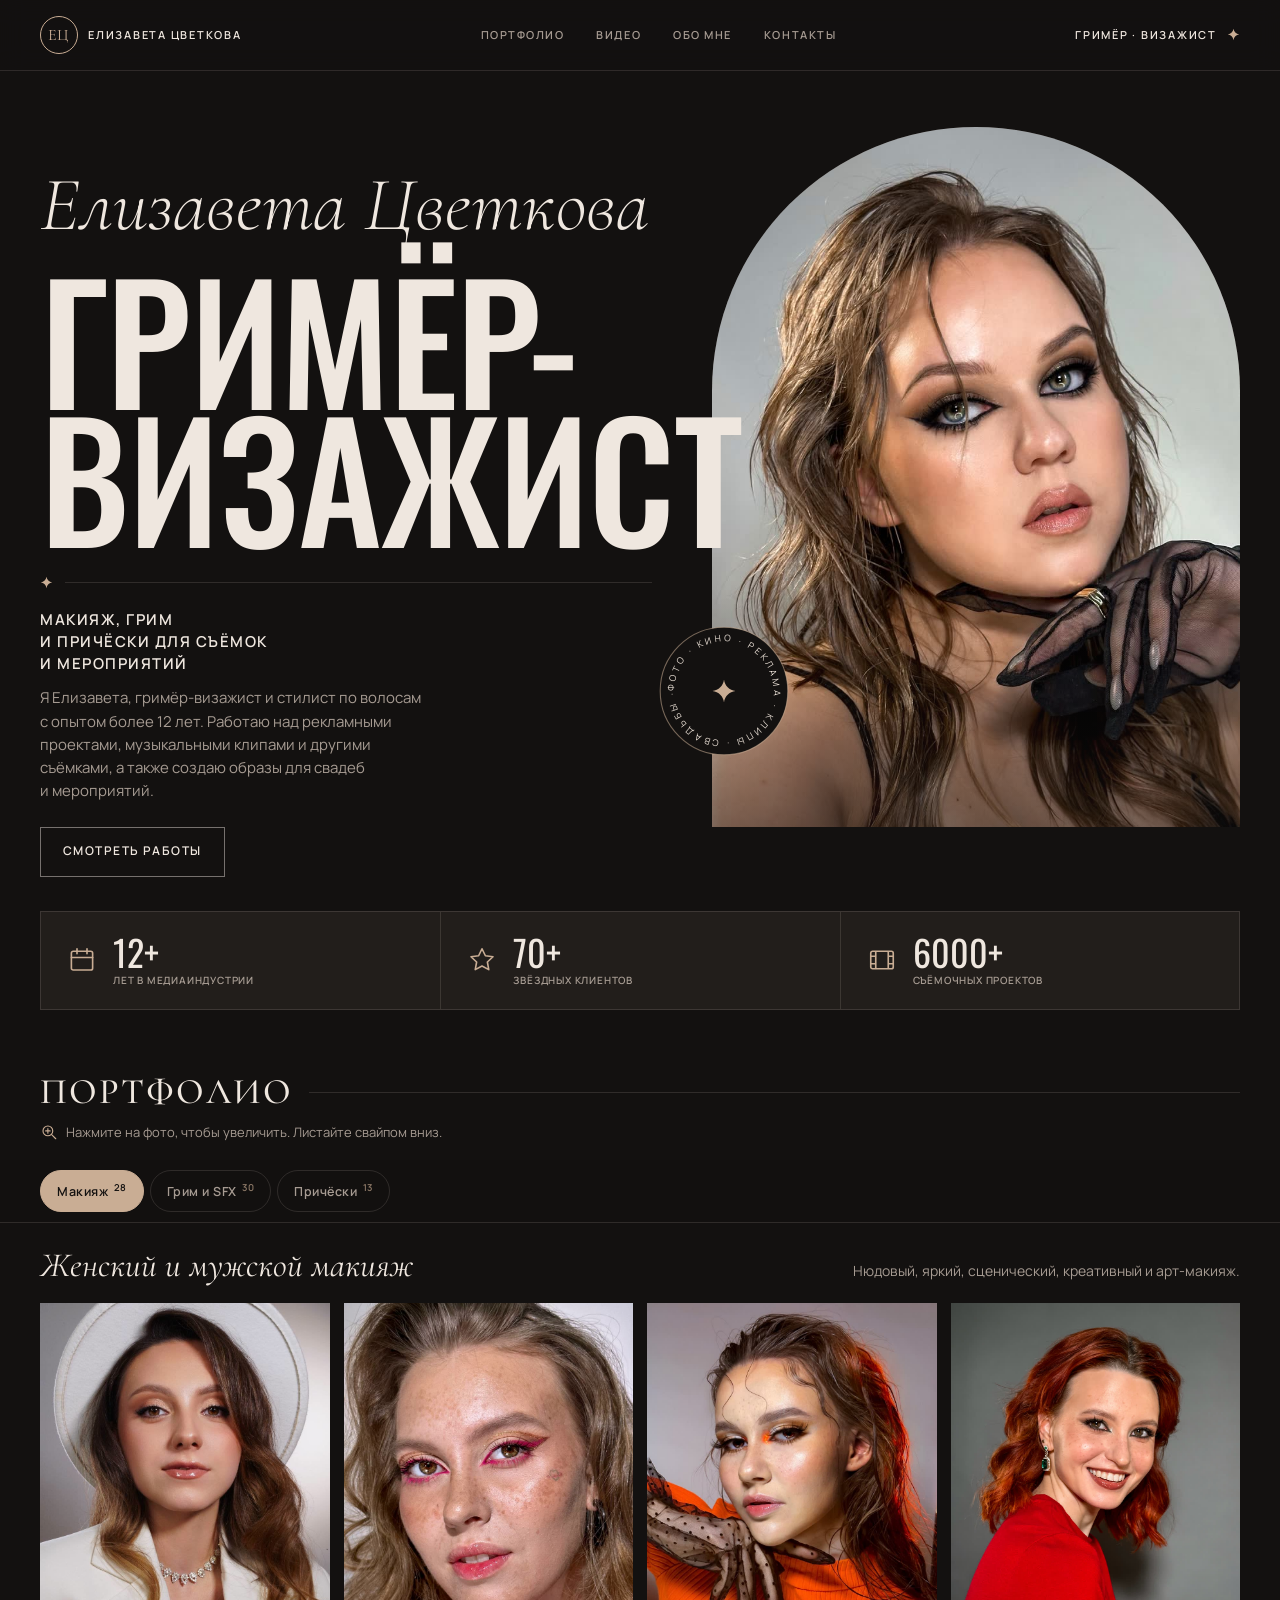
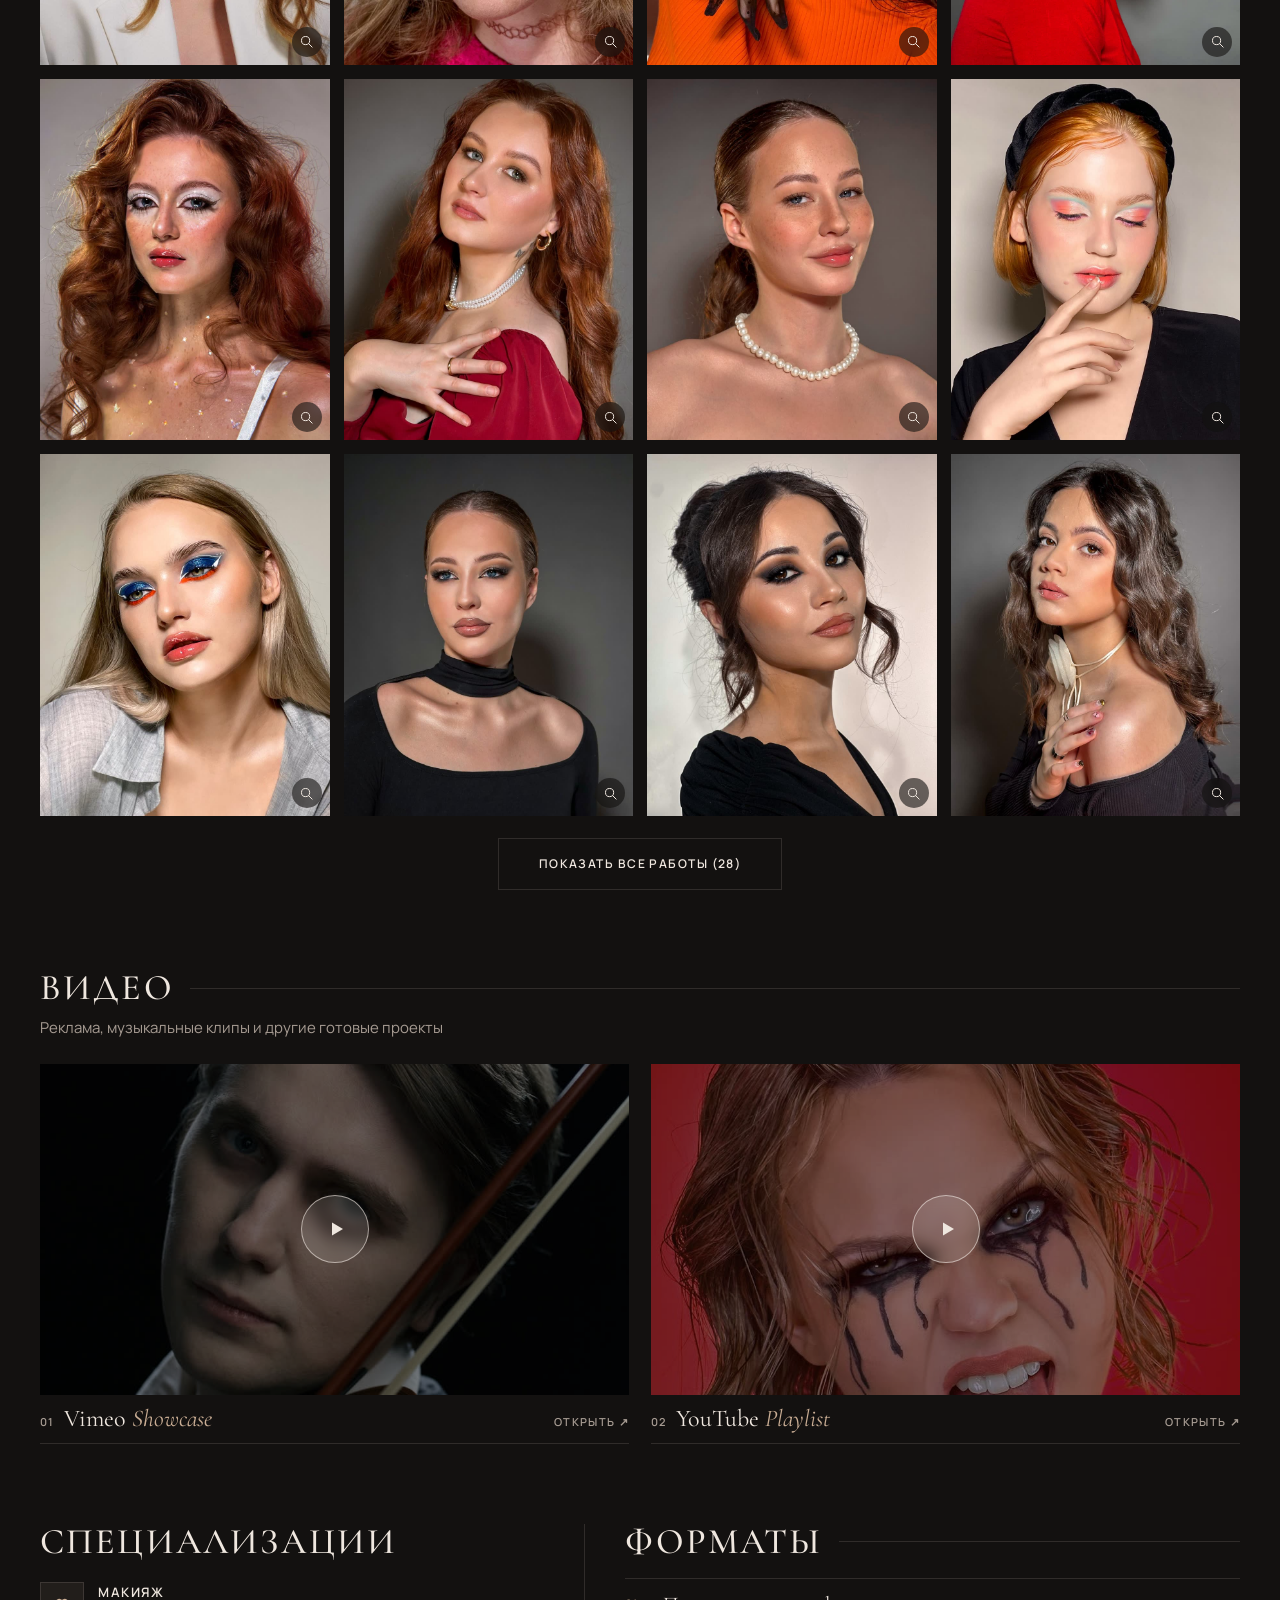
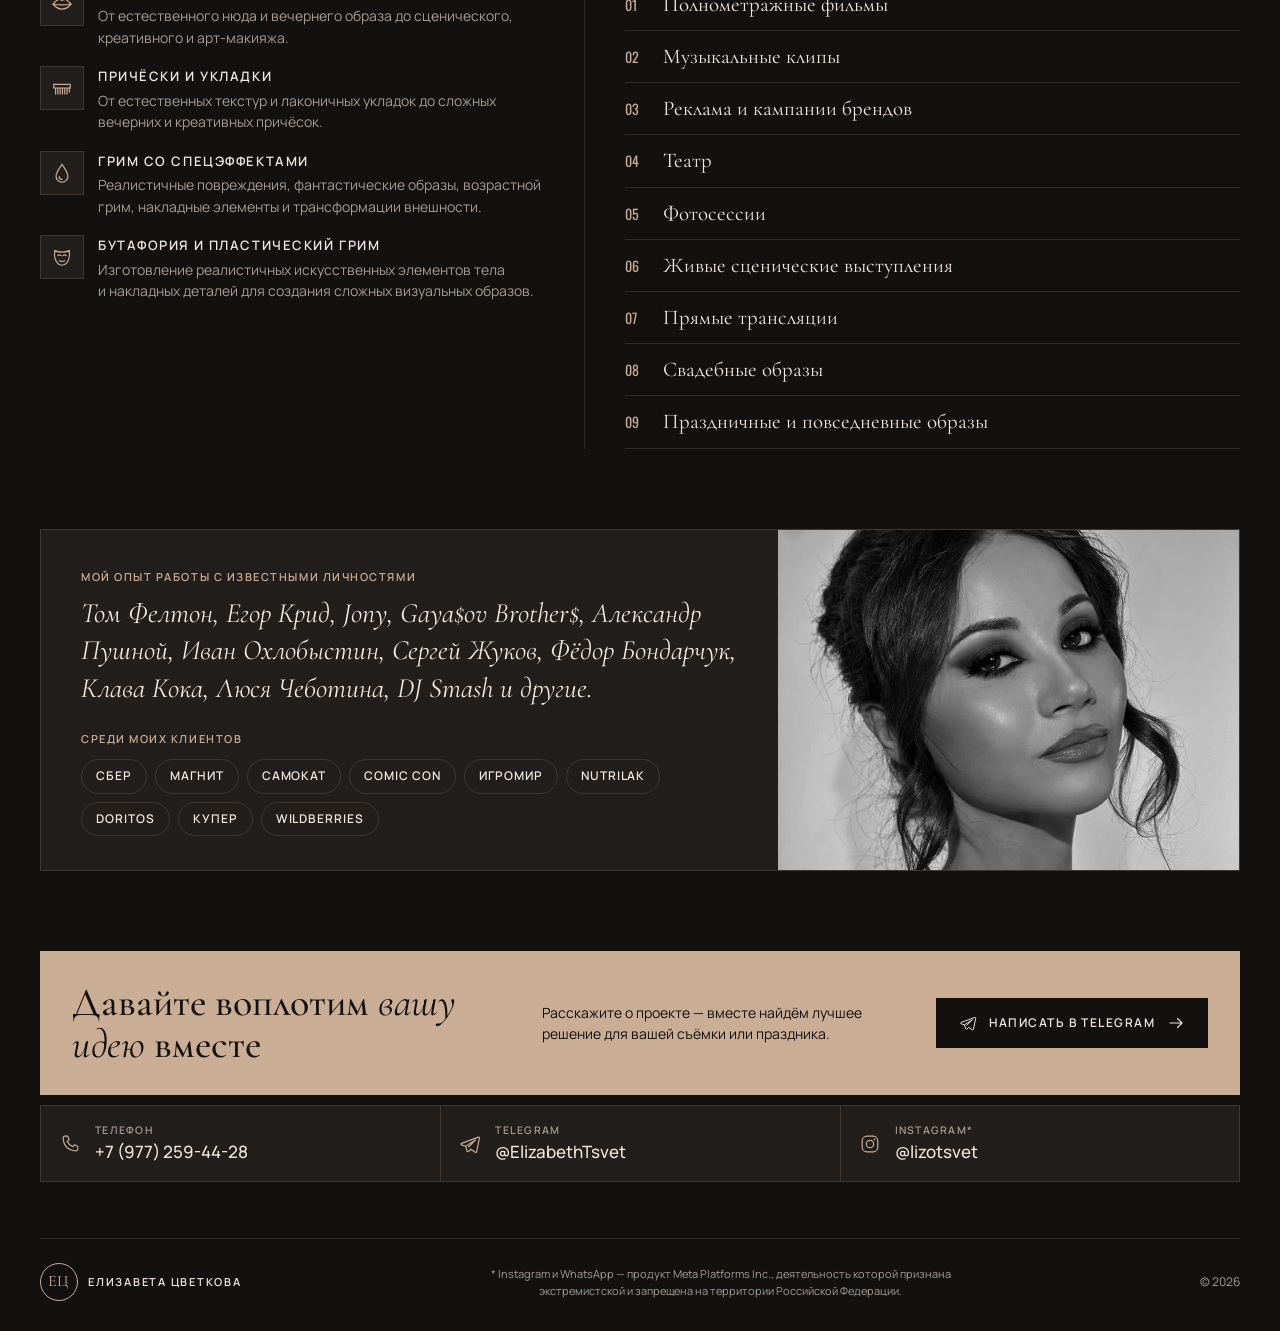
==== commit ccde20b2: "Specializations: new copy from the client - Макияж; Причёски и укладки; Грим со спецэффектами; Бутаф" ====
--- a/index.html
+++ b/index.html
@@ -247,10 +247,10 @@
     <div class="about__col">
       <div class="sec-title sec-title--sm"><h2>Специализации</h2></div>
       <ul class="skills">
-        <li><span class="ic"><svg><use href="#i-lips"/></svg></span><div><h3>Макияж</h3><p>Нюдовый, яркий, сценический, креативный и&nbsp;арт-макияж.</p></div></li>
-        <li><span class="ic"><svg><use href="#i-comb"/></svg></span><div><h3>Работа с&nbsp;волосами</h3><p>Причёски любой сложности&nbsp;— от&nbsp;естественных и&nbsp;мягких форм до&nbsp;сложных творческих укладок.</p></div></li>
-        <li><span class="ic"><svg><use href="#i-drop"/></svg></span><div><h3>Спецэффекты</h3><p>Создание реалистичных ран, травм и&nbsp;повреждений.</p></div></li>
-        <li><span class="ic"><svg><use href="#i-mask"/></svg></span><div><h3>Бутафория</h3><p>Изготовление бутафории. Работа с&nbsp;искусственными частями тела.</p></div></li>
+        <li><span class="ic"><svg><use href="#i-lips"/></svg></span><div><h3>Макияж</h3><p>От&nbsp;естественного нюда и&nbsp;вечернего образа до&nbsp;сценического, креативного и&nbsp;арт&#8209;макияжа.</p></div></li>
+        <li><span class="ic"><svg><use href="#i-comb"/></svg></span><div><h3>Причёски и&nbsp;укладки</h3><p>От&nbsp;естественных текстур и&nbsp;лаконичных укладок до&nbsp;сложных вечерних и&nbsp;креативных причёсок.</p></div></li>
+        <li><span class="ic"><svg><use href="#i-drop"/></svg></span><div><h3>Грим со&nbsp;спецэффектами</h3><p>Реалистичные повреждения, фантастические образы, возрастной грим, накладные элементы и&nbsp;трансформации внешности.</p></div></li>
+        <li><span class="ic"><svg><use href="#i-mask"/></svg></span><div><h3>Бутафория и&nbsp;пластический грим</h3><p>Изготовление реалистичных искусственных элементов тела и&nbsp;накладных деталей для создания сложных визуальных образов.</p></div></li>
       </ul>
     </div>
     <div class="about__col">
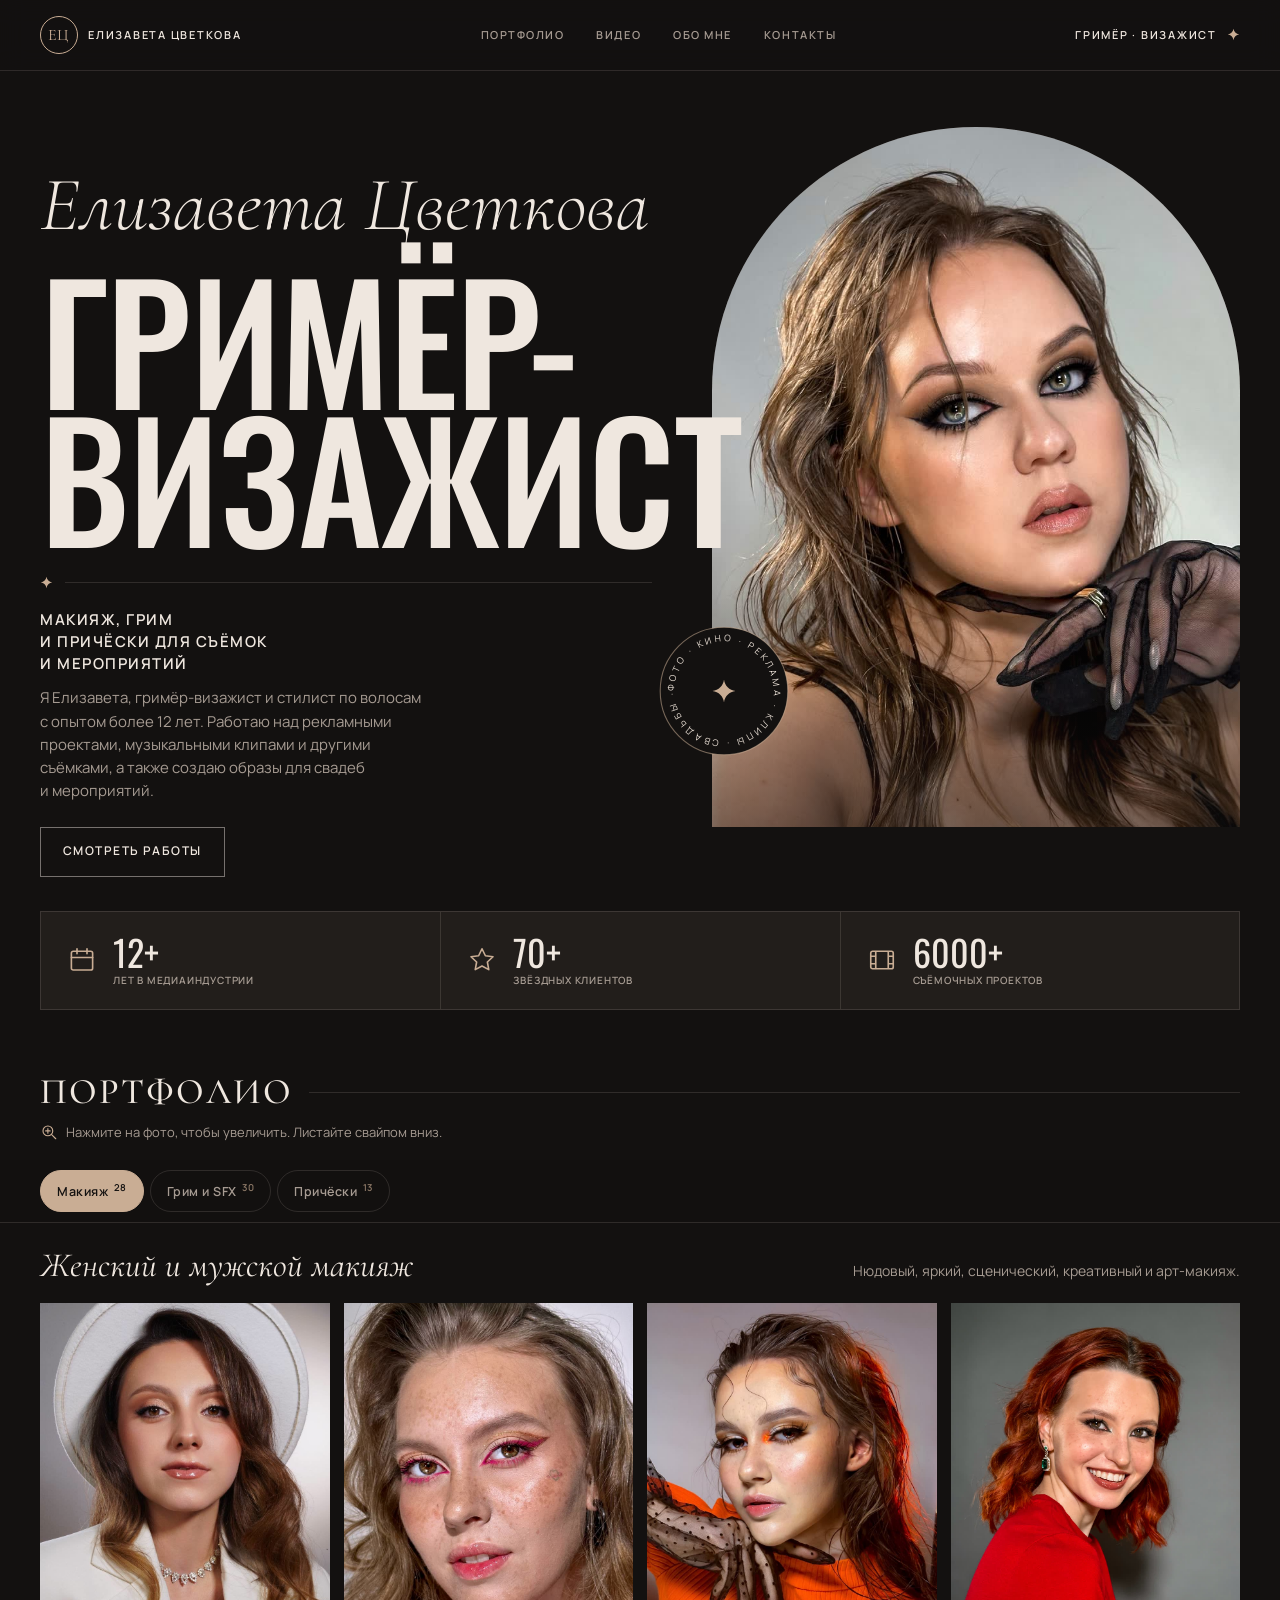
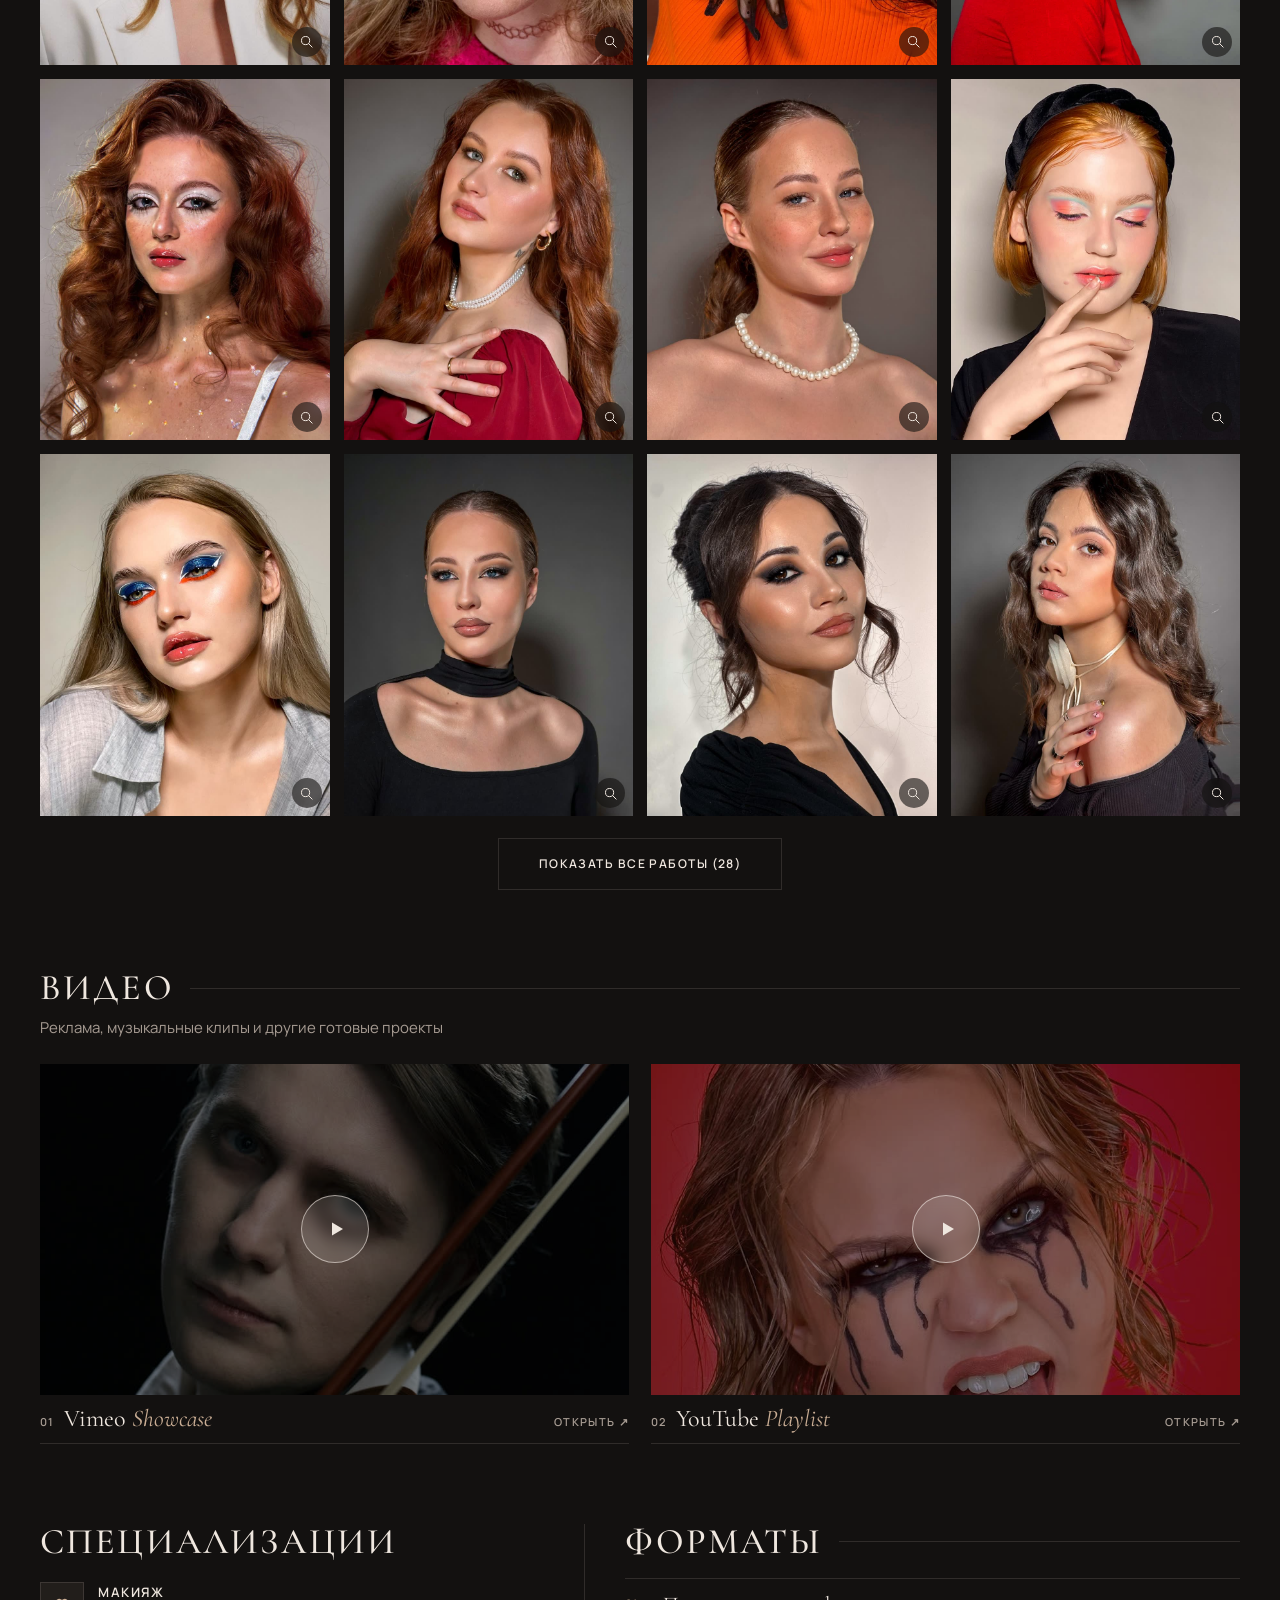
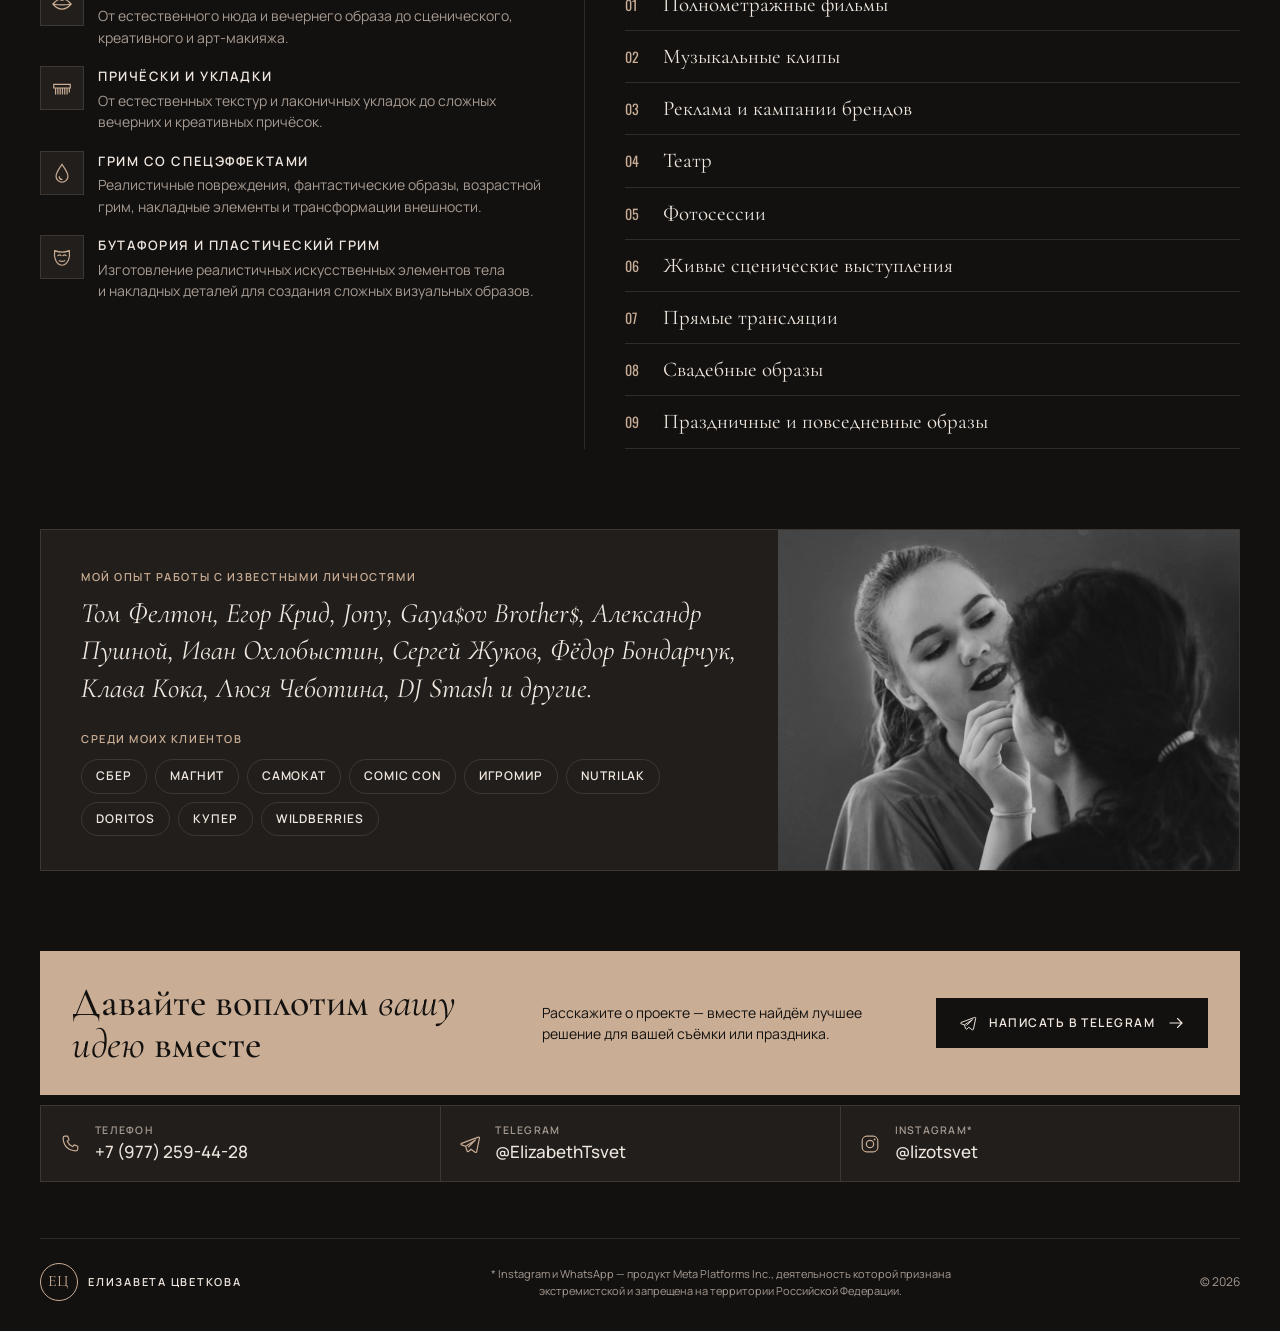
==== commit 6585a3a2: "Stars block: photo of Elizaveta at work instead of a portfolio portrait Co-Authored-By: Claude Opus " ====
--- a/index.html
+++ b/index.html
@@ -278,7 +278,7 @@
         <p class="label label--mt">Среди моих клиентов</p>
         <ul class="clients"><li>Сбер</li><li>Магнит</li><li>Самокат</li><li>Comic Con</li><li>ИгроМир</li><li>Nutrilak</li><li>Doritos</li><li>Купер</li><li>Wildberries</li></ul>
       </div>
-      <div class="people__img"><img src="assets/img/md/makeup-11.jpg" alt="" loading="lazy"></div>
+      <div class="people__img"><img src="assets/img/about-liza.jpg" alt="Елизавета Цветкова за работой" width="1231" height="903" loading="lazy"></div>
     </div>
   </section>
 
--- a/style.css
+++ b/style.css
@@ -227,7 +227,7 @@
 .clients { display: flex; flex-wrap: wrap; gap: 8px; margin-top: 12px; }
 .clients li { border: 1px solid var(--line); border-radius: 999px; padding: 7px 14px; font-size: 12px; font-weight: 600; letter-spacing: .08em; text-transform: uppercase; }
 .people__img { height: 260px; }
-.people__img img { width: 100%; height: 100%; object-fit: cover; object-position: 50% 25%; filter: grayscale(1) contrast(1.05) brightness(.85); }
+.people__img img { width: 100%; height: 100%; object-fit: cover; object-position: 35% 40%; filter: grayscale(1) contrast(1.05) brightness(.95); }
 
 /* ---- contact ---- */
 .contact { padding-top: 80px; }
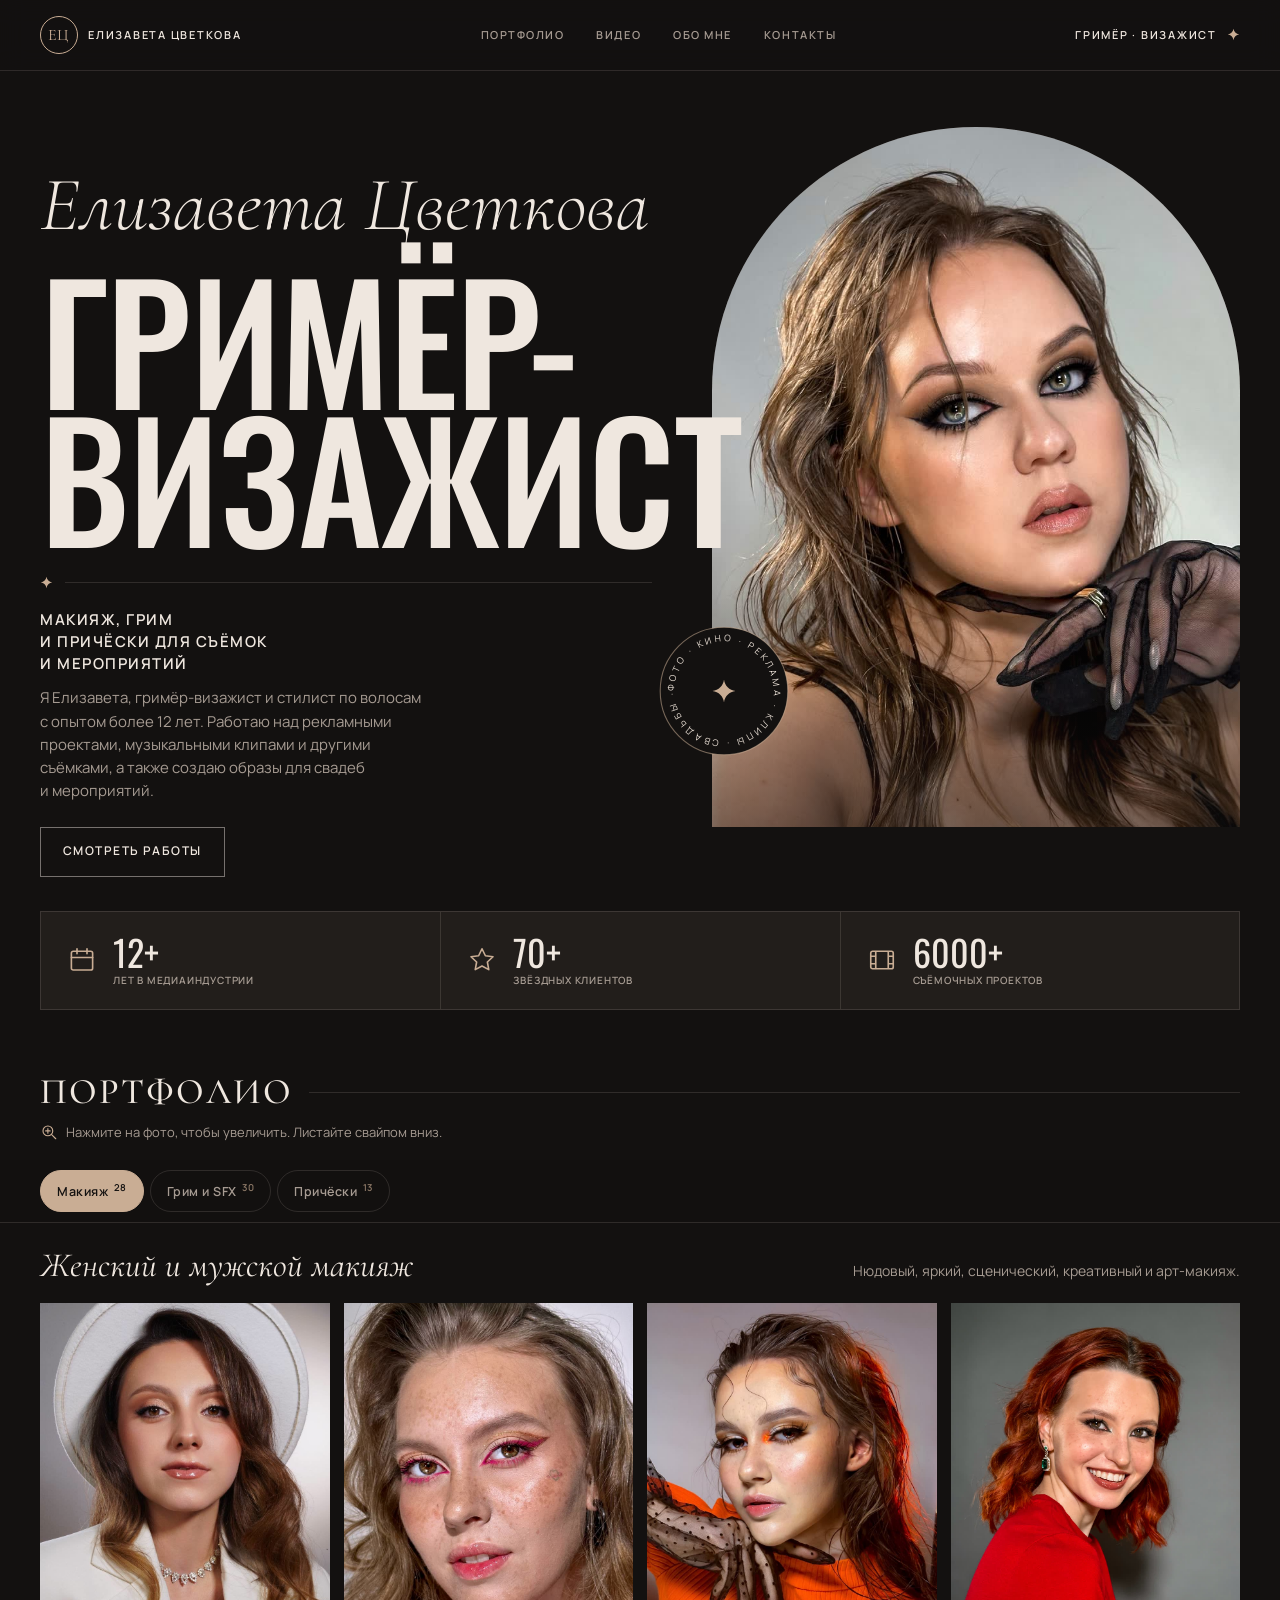
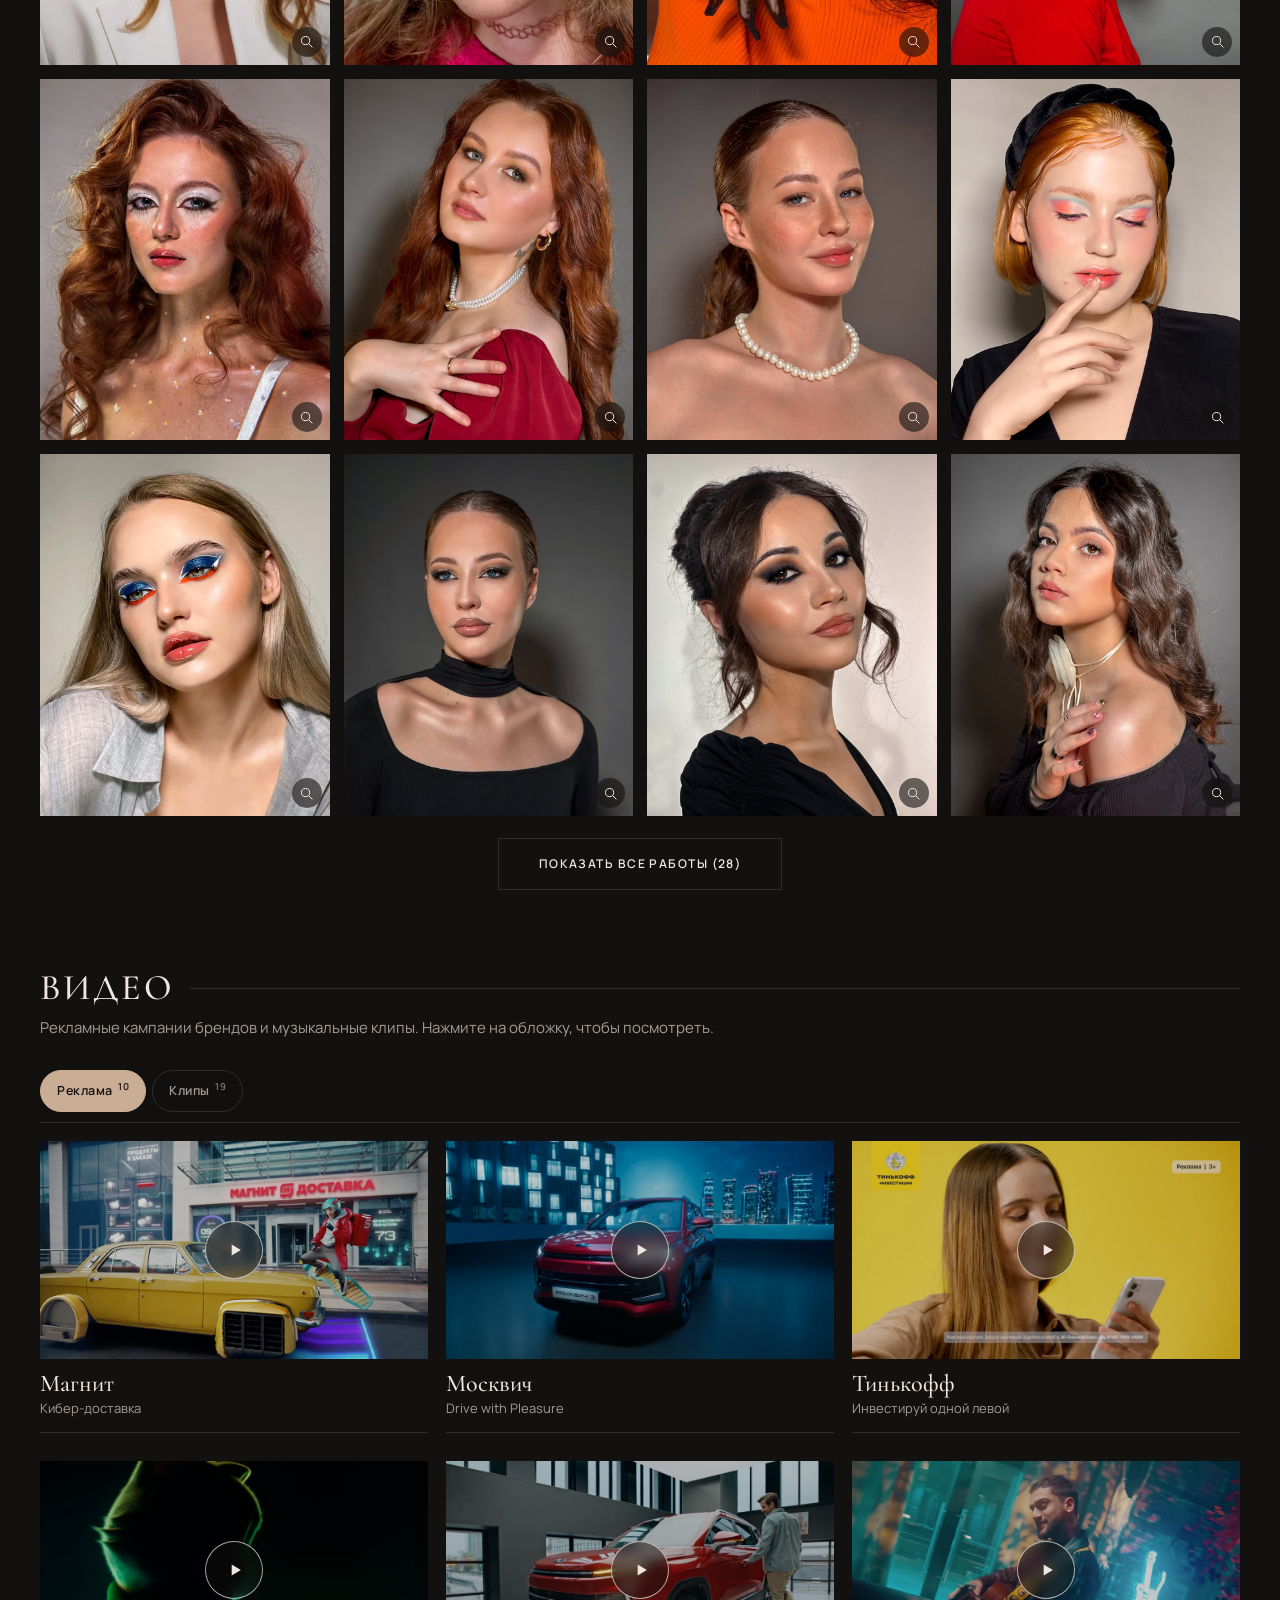
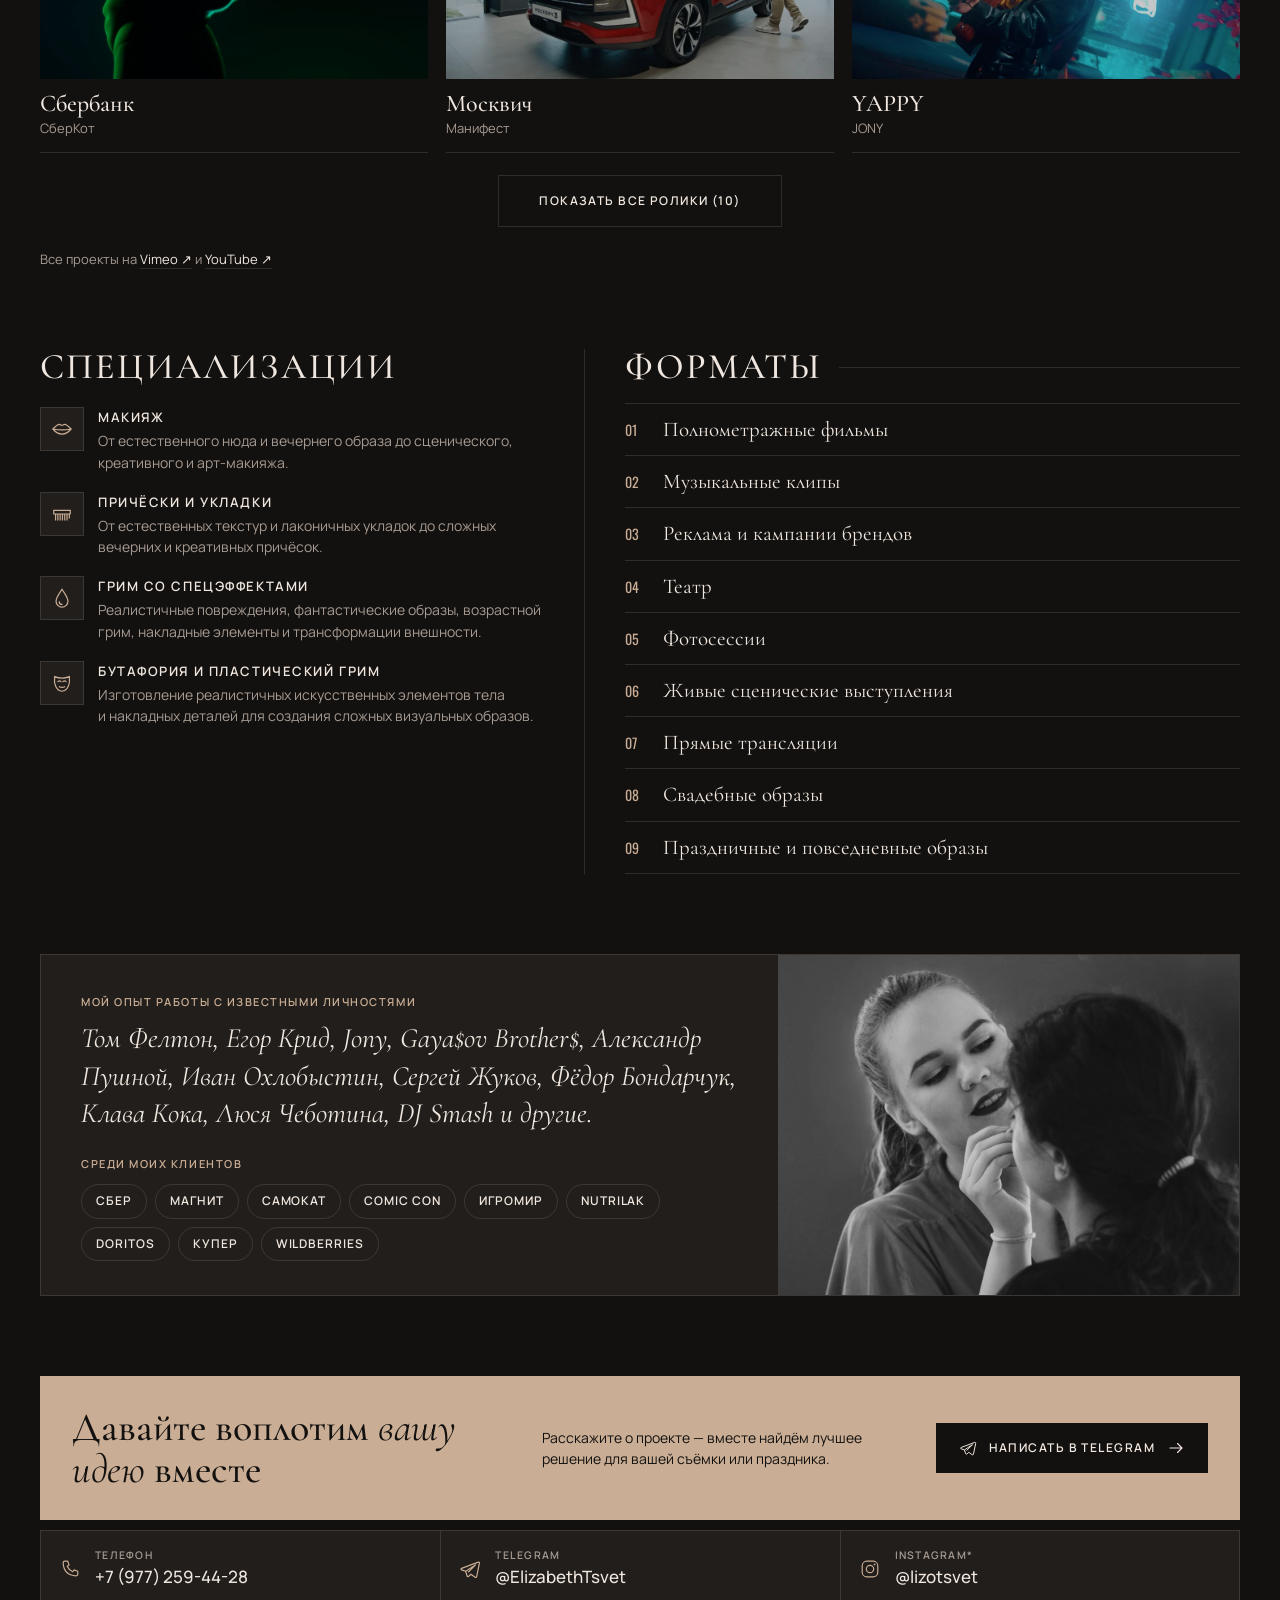
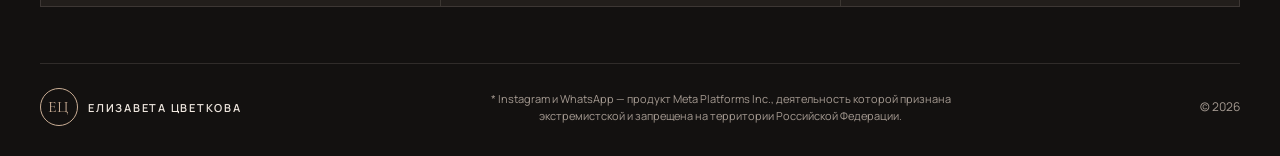
==== commit d5cd994a: "Video gallery: 29 videos as cards with tabs and an overlay player - Реклама (10, from her Vimeo show" ====
--- a/index.html
+++ b/index.html
@@ -216,30 +216,56 @@
     <div class="sec-title">
       <h2>Видео</h2><span class="sec-title__line"></span>
     </div>
-    <p class="sec-sub">Реклама, музыкальные клипы и&nbsp;другие готовые проекты</p>
-
-    <div class="video__grid">
-      <article class="vcard" data-src="https://vimeo.com/showcase/12133794/embed?autoplay=1" data-title="Подборка на Vimeo">
-        <button class="vcard__frame" type="button" aria-label="Смотреть подборку на Vimeo">
-          <img src="assets/img/md/makeup-14.jpg" alt="" loading="lazy">
-          <span class="vcard__play"><svg><use href="#i-play"/></svg></span>
-        </button>
-        <div class="vcard__meta">
-          <p><span class="num">01</span>Vimeo<em>Showcase</em></p>
-          <a href="https://vimeo.com/showcase/12133794" target="_blank" rel="noopener">Открыть ↗</a>
-        </div>
-      </article>
-      <article class="vcard" data-src="https://www.youtube-nocookie.com/embed/videoseries?list=PLhtcIgJiTngaKnBpI05WnctSFzYX9HiOl&autoplay=1" data-title="Плейлист на YouTube">
-        <button class="vcard__frame" type="button" aria-label="Смотреть плейлист на YouTube">
-          <img src="assets/img/md/sfx-19.jpg" alt="" loading="lazy">
-          <span class="vcard__play"><svg><use href="#i-play"/></svg></span>
-        </button>
-        <div class="vcard__meta">
-          <p><span class="num">02</span>YouTube<em>Playlist</em></p>
-          <a href="https://www.youtube.com/playlist?list=PLhtcIgJiTngaKnBpI05WnctSFzYX9HiOl" target="_blank" rel="noopener">Открыть ↗</a>
-        </div>
-      </article>
-    </div>
+    <p class="sec-sub">Рекламные кампании брендов и&nbsp;музыкальные клипы. Нажмите на&nbsp;обложку, чтобы посмотреть.</p>
+
+    <div class="tabs-bar tabs-bar--video">
+      <div class="tabs" role="tablist" aria-label="Видео по типу">
+        <button class="tab" role="tab" id="tab-ads" aria-controls="ads" aria-selected="true">Реклама <sup>10</sup></button>
+        <button class="tab" role="tab" id="tab-clips" aria-controls="clips" aria-selected="false">Клипы <sup>19</sup></button>
+      </div>
+    </div>
+
+    <div class="vpanel" id="ads" role="tabpanel" aria-labelledby="tab-ads">
+      <div class="vgrid" id="vg-ads" data-visible="6"><!--VIDEOS:ads-->
+        <button class="vitem" type="button" data-provider="vimeo" data-id="762327409" data-title="Магнит — Кибер-доставка"><span class="vitem__thumb"><img src="assets/video/vimeo-762327409.jpg" alt="" loading="lazy" decoding="async" width="960" height="540"><span class="vitem__play"><svg><use href="#i-play"/></svg></span></span><span class="vitem__text"><b>Магнит</b><span>Кибер-доставка</span></span></button>
+        <button class="vitem" type="button" data-provider="vimeo" data-id="928876050" data-title="Москвич — Drive with Pleasure"><span class="vitem__thumb"><img src="assets/video/vimeo-928876050.jpg" alt="" loading="lazy" decoding="async" width="960" height="540"><span class="vitem__play"><svg><use href="#i-play"/></svg></span></span><span class="vitem__text"><b>Москвич</b><span>Drive with Pleasure</span></span></button>
+        <button class="vitem" type="button" data-provider="vimeo" data-id="1170024408" data-title="Тинькофф — Инвестируй одной левой"><span class="vitem__thumb"><img src="assets/video/vimeo-1170024408.jpg" alt="" loading="lazy" decoding="async" width="960" height="540"><span class="vitem__play"><svg><use href="#i-play"/></svg></span></span><span class="vitem__text"><b>Тинькофф</b><span>Инвестируй одной левой</span></span></button>
+        <button class="vitem" type="button" data-provider="vimeo" data-id="1170022445" data-title="Сбербанк — СберКот"><span class="vitem__thumb"><img src="assets/video/vimeo-1170022445.jpg" alt="" loading="lazy" decoding="async" width="960" height="540"><span class="vitem__play"><svg><use href="#i-play"/></svg></span></span><span class="vitem__text"><b>Сбербанк</b><span>СберКот</span></span></button>
+        <button class="vitem" type="button" data-provider="vimeo" data-id="1054194268" data-title="Москвич — Манифест"><span class="vitem__thumb"><img src="assets/video/vimeo-1054194268.jpg" alt="" loading="lazy" decoding="async" width="960" height="540"><span class="vitem__play"><svg><use href="#i-play"/></svg></span></span><span class="vitem__text"><b>Москвич</b><span>Манифест</span></span></button>
+        <button class="vitem" type="button" data-provider="vimeo" data-id="672281085" data-title="YAPPY — JONY"><span class="vitem__thumb"><img src="assets/video/vimeo-672281085.jpg" alt="" loading="lazy" decoding="async" width="960" height="540"><span class="vitem__play"><svg><use href="#i-play"/></svg></span></span><span class="vitem__text"><b>YAPPY</b><span>JONY</span></span></button>
+        <button class="vitem" type="button" data-provider="vimeo" data-id="511983075" data-title="MAKFA — Первые для первых"><span class="vitem__thumb"><img src="assets/video/vimeo-511983075.jpg" alt="" loading="lazy" decoding="async" width="960" height="540"><span class="vitem__play"><svg><use href="#i-play"/></svg></span></span><span class="vitem__text"><b>MAKFA</b><span>Первые для первых</span></span></button>
+        <button class="vitem" type="button" data-provider="vimeo" data-id="1034226140" data-title="СБП — Федерация фигурного катания"><span class="vitem__thumb"><img src="assets/video/vimeo-1034226140.jpg" alt="" loading="lazy" decoding="async" width="960" height="540"><span class="vitem__play"><svg><use href="#i-play"/></svg></span></span><span class="vitem__text"><b>СБП</b><span>Федерация фигурного катания</span></span></button>
+        <button class="vitem" type="button" data-provider="vimeo" data-id="937732714" data-title="PWL — A Timeless Victory"><span class="vitem__thumb"><img src="assets/video/vimeo-937732714.jpg" alt="" loading="lazy" decoding="async" width="960" height="540"><span class="vitem__play"><svg><use href="#i-play"/></svg></span></span><span class="vitem__text"><b>PWL</b><span>A Timeless Victory</span></span></button>
+        <button class="vitem" type="button" data-provider="vimeo" data-id="593340067" data-title="Cosmos Hotel Group — Manifest"><span class="vitem__thumb"><img src="assets/video/vimeo-593340067.jpg" alt="" loading="lazy" decoding="async" width="960" height="540"><span class="vitem__play"><svg><use href="#i-play"/></svg></span></span><span class="vitem__text"><b>Cosmos Hotel Group</b><span>Manifest</span></span></button>
+      <!--/VIDEOS--></div>
+      <button class="more" type="button" data-more="vg-ads" data-label="Показать все ролики">Показать все ролики</button>
+    </div>
+    <div class="vpanel" id="clips" role="tabpanel" aria-labelledby="tab-clips">
+      <div class="vgrid" id="vg-clips" data-visible="6"><!--VIDEOS:clips-->
+        <button class="vitem" type="button" data-provider="youtube" data-id="cuZC6fJlnIo" data-title="Руки Вверх — #ТанецПОП"><span class="vitem__thumb"><img src="assets/video/youtube-cuZC6fJlnIo.jpg" alt="" loading="lazy" decoding="async" width="960" height="540"><span class="vitem__play"><svg><use href="#i-play"/></svg></span></span><span class="vitem__text"><b>Руки Вверх</b><span>#ТанецПОП</span></span></button>
+        <button class="vitem" type="button" data-provider="youtube" data-id="pUov86haT88" data-title="GAYAZOV$ BROTHER$ — Увезите меня на дип-хаус"><span class="vitem__thumb"><img src="assets/video/youtube-pUov86haT88.jpg" alt="" loading="lazy" decoding="async" width="960" height="540"><span class="vitem__play"><svg><use href="#i-play"/></svg></span></span><span class="vitem__text"><b>GAYAZOV$ BROTHER$</b><span>Увезите меня на дип-хаус</span></span></button>
+        <button class="vitem" type="button" data-provider="youtube" data-id="BiMgQ6itBvk" data-title="DJ Smash feat. Люся Чеботина — Амнезия"><span class="vitem__thumb"><img src="assets/video/youtube-BiMgQ6itBvk.jpg" alt="" loading="lazy" decoding="async" width="960" height="540"><span class="vitem__play"><svg><use href="#i-play"/></svg></span></span><span class="vitem__text"><b>DJ Smash feat. Люся Чеботина</b><span>Амнезия</span></span></button>
+        <button class="vitem" type="button" data-provider="youtube" data-id="krnU7TBqL6A" data-title="DJ Smash feat. Дмитрий Ланской — Гимн регби"><span class="vitem__thumb"><img src="assets/video/youtube-krnU7TBqL6A.jpg" alt="" loading="lazy" decoding="async" width="960" height="540"><span class="vitem__play"><svg><use href="#i-play"/></svg></span></span><span class="vitem__text"><b>DJ Smash feat. Дмитрий Ланской</b><span>Гимн регби</span></span></button>
+        <button class="vitem" type="button" data-provider="youtube" data-id="cSfvB0OZ-5Q" data-title="Смоки Мо — Белый блюз"><span class="vitem__thumb"><img src="assets/video/youtube-cSfvB0OZ-5Q.jpg" alt="" loading="lazy" decoding="async" width="960" height="540"><span class="vitem__play"><svg><use href="#i-play"/></svg></span></span><span class="vitem__text"><b>Смоки Мо</b><span>Белый блюз</span></span></button>
+        <button class="vitem" type="button" data-provider="youtube" data-id="o8R5IZu3HEw" data-title="PKHAT feat. Boulevard Depo &amp; Yanix — AFK"><span class="vitem__thumb"><img src="assets/video/youtube-o8R5IZu3HEw.jpg" alt="" loading="lazy" decoding="async" width="960" height="540"><span class="vitem__play"><svg><use href="#i-play"/></svg></span></span><span class="vitem__text"><b>PKHAT feat. Boulevard Depo &amp; Yanix</b><span>AFK</span></span></button>
+        <button class="vitem" type="button" data-provider="youtube" data-id="SjhVeXJanhQ" data-title="АЙКЬЮ — На эмоциях"><span class="vitem__thumb"><img src="assets/video/youtube-SjhVeXJanhQ.jpg" alt="" loading="lazy" decoding="async" width="960" height="540"><span class="vitem__play"><svg><use href="#i-play"/></svg></span></span><span class="vitem__text"><b>АЙКЬЮ</b><span>На эмоциях</span></span></button>
+        <button class="vitem" type="button" data-provider="youtube" data-id="tpQUdo-Su8g" data-title="Zvonkiy — Shine"><span class="vitem__thumb"><img src="assets/video/youtube-tpQUdo-Su8g.jpg" alt="" loading="lazy" decoding="async" width="960" height="540"><span class="vitem__play"><svg><use href="#i-play"/></svg></span></span><span class="vitem__text"><b>Zvonkiy</b><span>Shine</span></span></button>
+        <button class="vitem" type="button" data-provider="youtube" data-id="oQz7NaOmDKs" data-title="ST — Роллексы"><span class="vitem__thumb"><img src="assets/video/youtube-oQz7NaOmDKs.jpg" alt="" loading="lazy" decoding="async" width="960" height="540"><span class="vitem__play"><svg><use href="#i-play"/></svg></span></span><span class="vitem__text"><b>ST</b><span>Роллексы</span></span></button>
+        <button class="vitem" type="button" data-provider="youtube" data-id="wiz22jLZh8k" data-title="Xcho — Майка"><span class="vitem__thumb"><img src="assets/video/youtube-wiz22jLZh8k.jpg" alt="" loading="lazy" decoding="async" width="960" height="540"><span class="vitem__play"><svg><use href="#i-play"/></svg></span></span><span class="vitem__text"><b>Xcho</b><span>Майка</span></span></button>
+        <button class="vitem" type="button" data-provider="youtube" data-id="7ZMH5vwiJGs" data-title="DINAT — Полюби меня"><span class="vitem__thumb"><img src="assets/video/youtube-7ZMH5vwiJGs.jpg" alt="" loading="lazy" decoding="async" width="960" height="540"><span class="vitem__play"><svg><use href="#i-play"/></svg></span></span><span class="vitem__text"><b>DINAT</b><span>Полюби меня</span></span></button>
+        <button class="vitem" type="button" data-provider="youtube" data-id="p2Td4Zusxn8" data-title="Nick Coldstar — Dota 2 Diss"><span class="vitem__thumb"><img src="assets/video/youtube-p2Td4Zusxn8.jpg" alt="" loading="lazy" decoding="async" width="960" height="540"><span class="vitem__play"><svg><use href="#i-play"/></svg></span></span><span class="vitem__text"><b>Nick Coldstar</b><span>Dota 2 Diss</span></span></button>
+        <button class="vitem" type="button" data-provider="youtube" data-id="FKvEG7G8oyg" data-title="Марго Базыкина — Лови"><span class="vitem__thumb"><img src="assets/video/youtube-FKvEG7G8oyg.jpg" alt="" loading="lazy" decoding="async" width="960" height="540"><span class="vitem__play"><svg><use href="#i-play"/></svg></span></span><span class="vitem__text"><b>Марго Базыкина</b><span>Лови</span></span></button>
+        <button class="vitem" type="button" data-provider="youtube" data-id="JxbL08lpzNM" data-title="Жека — Турникет"><span class="vitem__thumb"><img src="assets/video/youtube-JxbL08lpzNM.jpg" alt="" loading="lazy" decoding="async" width="960" height="540"><span class="vitem__play"><svg><use href="#i-play"/></svg></span></span><span class="vitem__text"><b>Жека</b><span>Турникет</span></span></button>
+        <button class="vitem" type="button" data-provider="youtube" data-id="a3WzJEqV98Q" data-title="Жека и Ярослав Сумишевский — Мужчины никогда не плачут"><span class="vitem__thumb"><img src="assets/video/youtube-a3WzJEqV98Q.jpg" alt="" loading="lazy" decoding="async" width="960" height="540"><span class="vitem__play"><svg><use href="#i-play"/></svg></span></span><span class="vitem__text"><b>Жека и Ярослав Сумишевский</b><span>Мужчины никогда не плачут</span></span></button>
+        <button class="vitem" type="button" data-provider="youtube" data-id="9-Zf-ouUXrw" data-title="Дмитрий Дюжев — На шаг впереди"><span class="vitem__thumb"><img src="assets/video/youtube-9-Zf-ouUXrw.jpg" alt="" loading="lazy" decoding="async" width="960" height="540"><span class="vitem__play"><svg><use href="#i-play"/></svg></span></span><span class="vitem__text"><b>Дмитрий Дюжев</b><span>На шаг впереди</span></span></button>
+        <button class="vitem" type="button" data-provider="youtube" data-id="gW-1sout720" data-title="Mass Madness — Digital Waste"><span class="vitem__thumb"><img src="assets/video/youtube-gW-1sout720.jpg" alt="" loading="lazy" decoding="async" width="960" height="540"><span class="vitem__play"><svg><use href="#i-play"/></svg></span></span><span class="vitem__text"><b>Mass Madness</b><span>Digital Waste</span></span></button>
+        <button class="vitem" type="button" data-provider="youtube" data-id="xhue5cV-G1E" data-title="JANAGA — Одна такая"><span class="vitem__thumb"><img src="assets/video/youtube-xhue5cV-G1E.jpg" alt="" loading="lazy" decoding="async" width="960" height="540"><span class="vitem__play"><svg><use href="#i-play"/></svg></span></span><span class="vitem__text"><b>JANAGA</b><span>Одна такая</span></span></button>
+        <button class="vitem" type="button" data-provider="youtube" data-id="c7t9Jo7Etgc" data-title="JANAGA — Невеста"><span class="vitem__thumb"><img src="assets/video/youtube-c7t9Jo7Etgc.jpg" alt="" loading="lazy" decoding="async" width="960" height="540"><span class="vitem__play"><svg><use href="#i-play"/></svg></span></span><span class="vitem__text"><b>JANAGA</b><span>Невеста</span></span></button>
+      <!--/VIDEOS--></div>
+      <button class="more" type="button" data-more="vg-clips" data-label="Показать все клипы">Показать все клипы</button>
+    </div>
+
+    <p class="video__links">Все проекты на&nbsp;<a href="https://vimeo.com/showcase/12133794" target="_blank" rel="noopener">Vimeo&nbsp;↗</a> и&nbsp;<a href="https://www.youtube.com/playlist?list=PLhtcIgJiTngaKnBpI05WnctSFzYX9HiOl" target="_blank" rel="noopener">YouTube&nbsp;↗</a></p>
   </section>
 
   <!-- ABOUT: expertise + formats -->
--- a/style.css
+++ b/style.css
@@ -184,28 +184,60 @@
 .more:hover { border-color: var(--accent); color: var(--accent); }
 .more[hidden] { display: none; }
 
-/* ---- video ---- */
+/* ---- video gallery ---- */
 .video { padding-top: 80px; }
-.video__grid { display: grid; gap: 22px; margin-top: 24px; }
-.vcard__frame { position: relative; display: block; width: 100%; aspect-ratio: 16 / 9; overflow: hidden; background: #000; }
-.vcard__frame img { width: 100%; height: 100%; object-fit: cover; object-position: 50% 30%; filter: brightness(.55) saturate(.85); }
-.vcard__play {
-  position: absolute; left: 50%; top: 50%; width: 68px; height: 68px; margin: -34px 0 0 -34px; border-radius: 50%;
+.tabs-bar--video { margin-top: 20px; }
+.vpanel { padding-top: 18px; }
+.vpanel[hidden] { display: none; }
+/* phone: compact rows — cover left, title right */
+.vgrid { display: grid; gap: 0; }
+.vgrid:not(.is-open) .is-more { display: none; }
+.vitem {
+  display: grid; grid-template-columns: 46% 1fr; gap: 14px; align-items: center;
+  width: 100%; padding: 10px 0; text-align: left;
+  border-bottom: 1px solid var(--line);
+}
+.vitem__thumb { position: relative; display: block; aspect-ratio: 16 / 9; overflow: hidden; background: #000; }
+.vitem__thumb img { width: 100%; height: 100%; object-fit: cover; filter: brightness(.82); }
+.vitem__play {
+  position: absolute; left: 50%; top: 50%; width: 38px; height: 38px; margin: -19px 0 0 -19px; border-radius: 50%;
   display: grid; place-items: center;
-  background: rgba(239, 231, 223, .14); border: 1px solid rgba(239, 231, 223, .6);
+  background: rgba(19, 17, 16, .45); border: 1px solid rgba(239, 231, 223, .7);
   -webkit-backdrop-filter: blur(6px); backdrop-filter: blur(6px);
   color: var(--text);
 }
-.vcard__play svg { width: 24px; height: 24px; margin-left: 3px; }
-.vcard__frame:hover .vcard__play { background: var(--accent); border-color: var(--accent); color: var(--bg); }
-.vcard iframe { position: absolute; inset: 0; width: 100%; height: 100%; border: 0; }
-.vcard.is-playing .vcard__frame { cursor: default; }
-.vcard__meta { display: flex; justify-content: space-between; align-items: baseline; gap: 12px; margin-top: 12px; padding-bottom: 12px; border-bottom: 1px solid var(--line); }
-.vcard__meta p { font-family: var(--serif); font-size: 24px; line-height: 1; }
-.vcard__meta em { color: var(--accent); margin-left: 6px; }
-.vcard__meta .num { font-family: var(--sans); font-size: 11px; font-weight: 600; color: var(--muted); margin-right: 10px; letter-spacing: .1em; }
-.vcard__meta a { font-size: 11px; font-weight: 600; letter-spacing: .12em; text-transform: uppercase; color: var(--muted); }
-.vcard__meta a:hover { color: var(--accent); }
+.vitem__play svg { width: 15px; height: 15px; margin-left: 2px; }
+.vitem__text { display: grid; gap: 3px; min-width: 0; }
+.vitem__text b { font-family: var(--serif); font-weight: 500; font-size: 20px; line-height: 1.1; }
+.vitem__text span { font-size: 13px; color: var(--muted); line-height: 1.35; }
+.vitem:hover .vitem__play, .vitem:focus-visible .vitem__play { background: var(--accent); border-color: var(--accent); color: var(--bg); }
+.vitem:hover .vitem__thumb img { filter: none; }
+.video__links { margin-top: 22px; font-size: 13px; color: var(--muted); }
+.video__links a { color: var(--text); border-bottom: 1px solid var(--line); }
+.video__links a:hover { color: var(--accent); border-color: var(--accent); }
+
+/* player over the page */
+html.is-locked, html.is-locked body { overflow: hidden; }
+.vplayer {
+  position: fixed; inset: 0; z-index: 100;
+  display: flex; flex-direction: column;
+  background: #0b0a09;
+  padding: env(safe-area-inset-top) 0 env(safe-area-inset-bottom);
+}
+.vplayer[hidden] { display: none; }
+.vplayer__bar { display: flex; align-items: center; gap: 14px; padding: 12px var(--pad); }
+.vplayer__title { flex: 1; min-width: 0; font-family: var(--serif); font-size: 20px; line-height: 1.15; overflow: hidden; text-overflow: ellipsis; white-space: nowrap; }
+.vplayer__count { font-size: 12px; font-weight: 600; letter-spacing: .1em; color: var(--muted); }
+.vplayer__close { width: 44px; height: 44px; display: grid; place-items: center; border: 1px solid var(--line); border-radius: 50%; }
+.vplayer__close svg { width: 20px; height: 20px; }
+.vplayer__close:hover { border-color: var(--accent); color: var(--accent); }
+.vplayer__stage { flex: 1; min-height: 0; display: grid; place-items: center; padding: 0 var(--pad); }
+.vplayer__frame { position: relative; width: min(100%, (100dvh - 170px) * 16 / 9); aspect-ratio: 16 / 9; background: #000; }
+.vplayer__frame iframe { position: absolute; inset: 0; width: 100%; height: 100%; border: 0; }
+.vplayer__nav { display: flex; align-items: center; justify-content: space-between; gap: 12px; padding: 14px var(--pad) 18px; }
+.vplayer__nav button { width: 52px; height: 52px; border: 1px solid var(--line); border-radius: 50%; font-size: 18px; }
+.vplayer__nav button:hover { border-color: var(--accent); color: var(--accent); }
+.vplayer__hint { font-size: 12px; color: var(--muted); }
 
 /* ---- about ---- */
 .about { padding-top: 80px; display: grid; gap: 56px; }
@@ -286,7 +318,12 @@
   .stat { flex-direction: row; align-items: center; gap: 16px; padding: 22px 26px; }
   .stat svg { width: 30px; height: 30px; }
   .stat b { font-size: 36px; }
-  .video__grid { grid-template-columns: 1fr 1fr; }
+  /* tablet: cards with the title under the cover */
+  .vgrid { grid-template-columns: 1fr 1fr; gap: 28px 18px; }
+  .vitem { grid-template-columns: 1fr; gap: 12px; padding: 0 0 14px; align-items: start; }
+  .vitem__play { width: 58px; height: 58px; margin: -29px 0 0 -29px; }
+  .vitem__play svg { width: 20px; height: 20px; }
+  .vitem__text b { font-size: 24px; }
   .people__card { grid-template-columns: 1.6fr 1fr; }
   .people__img { position: relative; height: auto; min-height: 340px; }
   .people__img img { position: absolute; inset: 0; }
@@ -329,6 +366,8 @@
   .panel__head h3 { font-size: 34px; }
   .panel__head p { text-align: right; }
   .more { width: auto; margin: 22px auto 0; padding: 0 40px; }
+  .vgrid { grid-template-columns: repeat(3, 1fr); }
+  .vplayer__hint { visibility: hidden; }
 
   .sec-title h2 { font-size: 36px; }
   .about { grid-template-columns: 1fr 1.2fr; gap: 0; }
